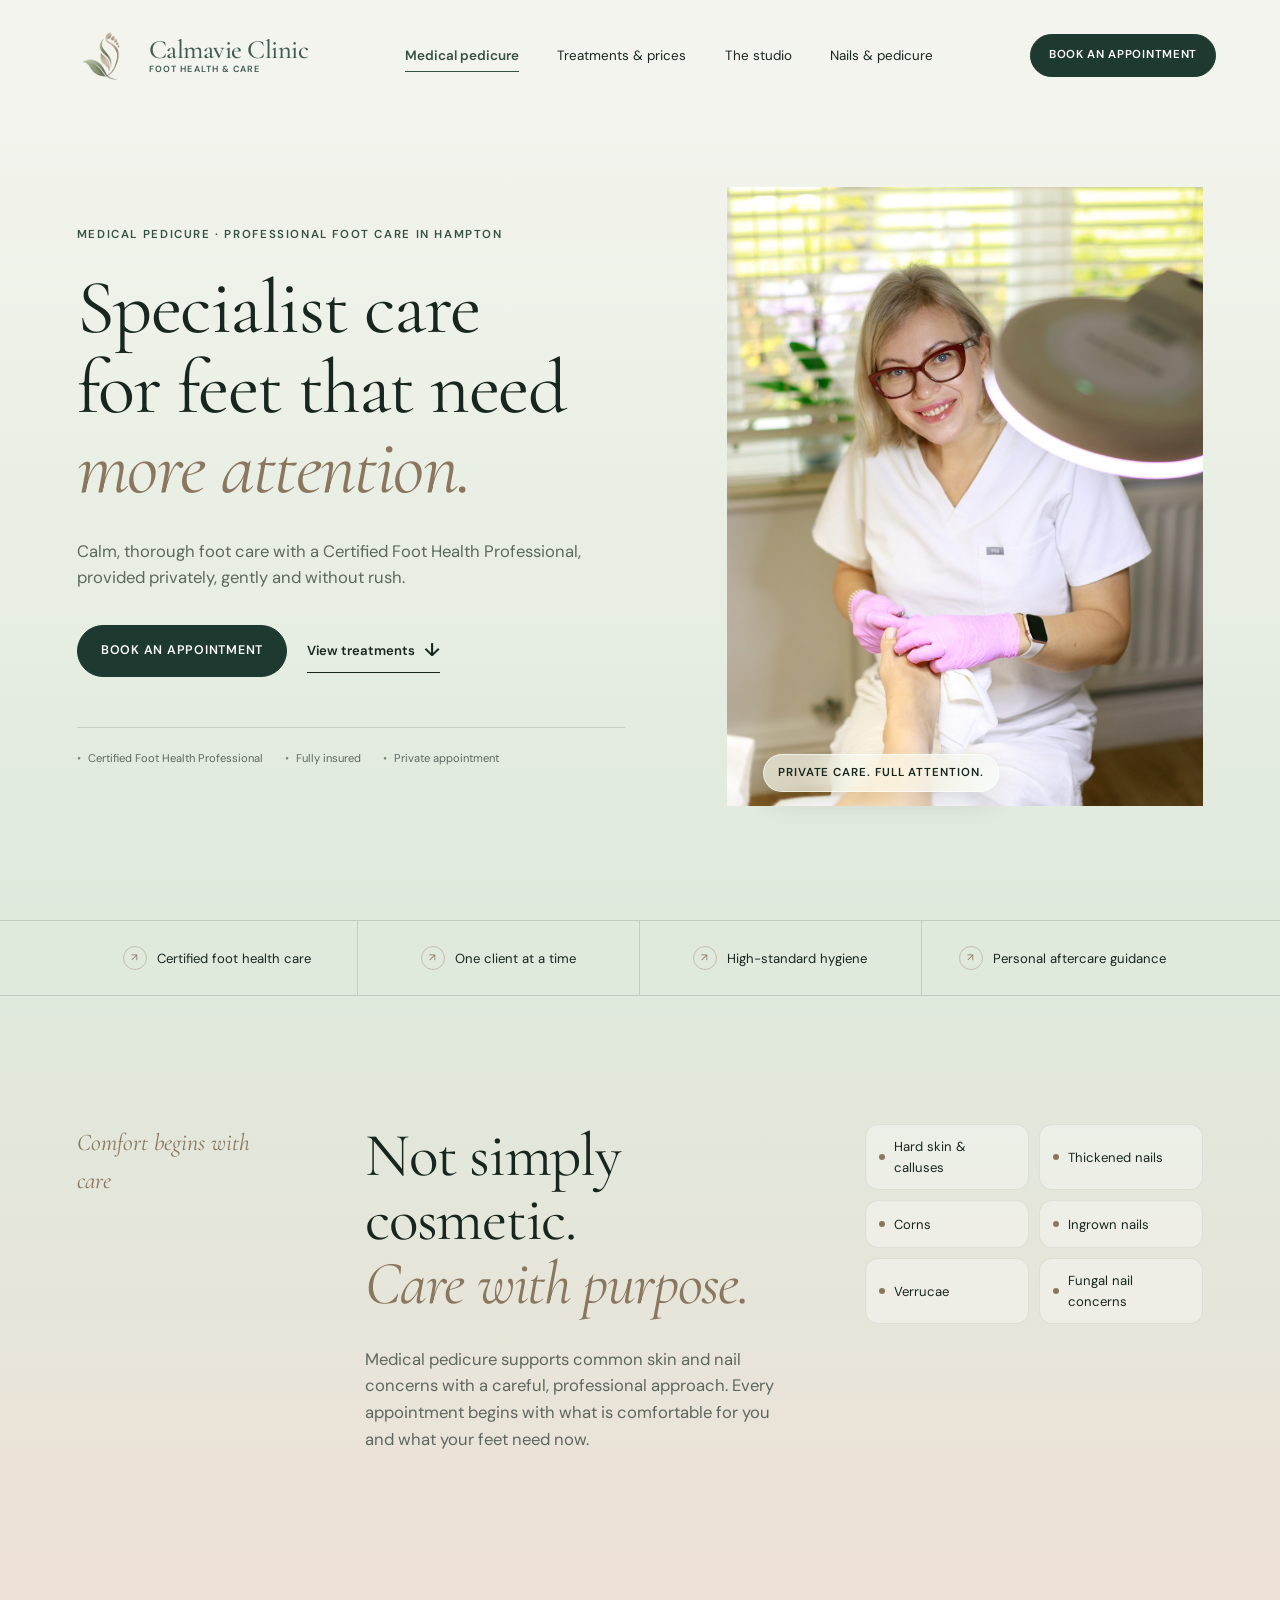
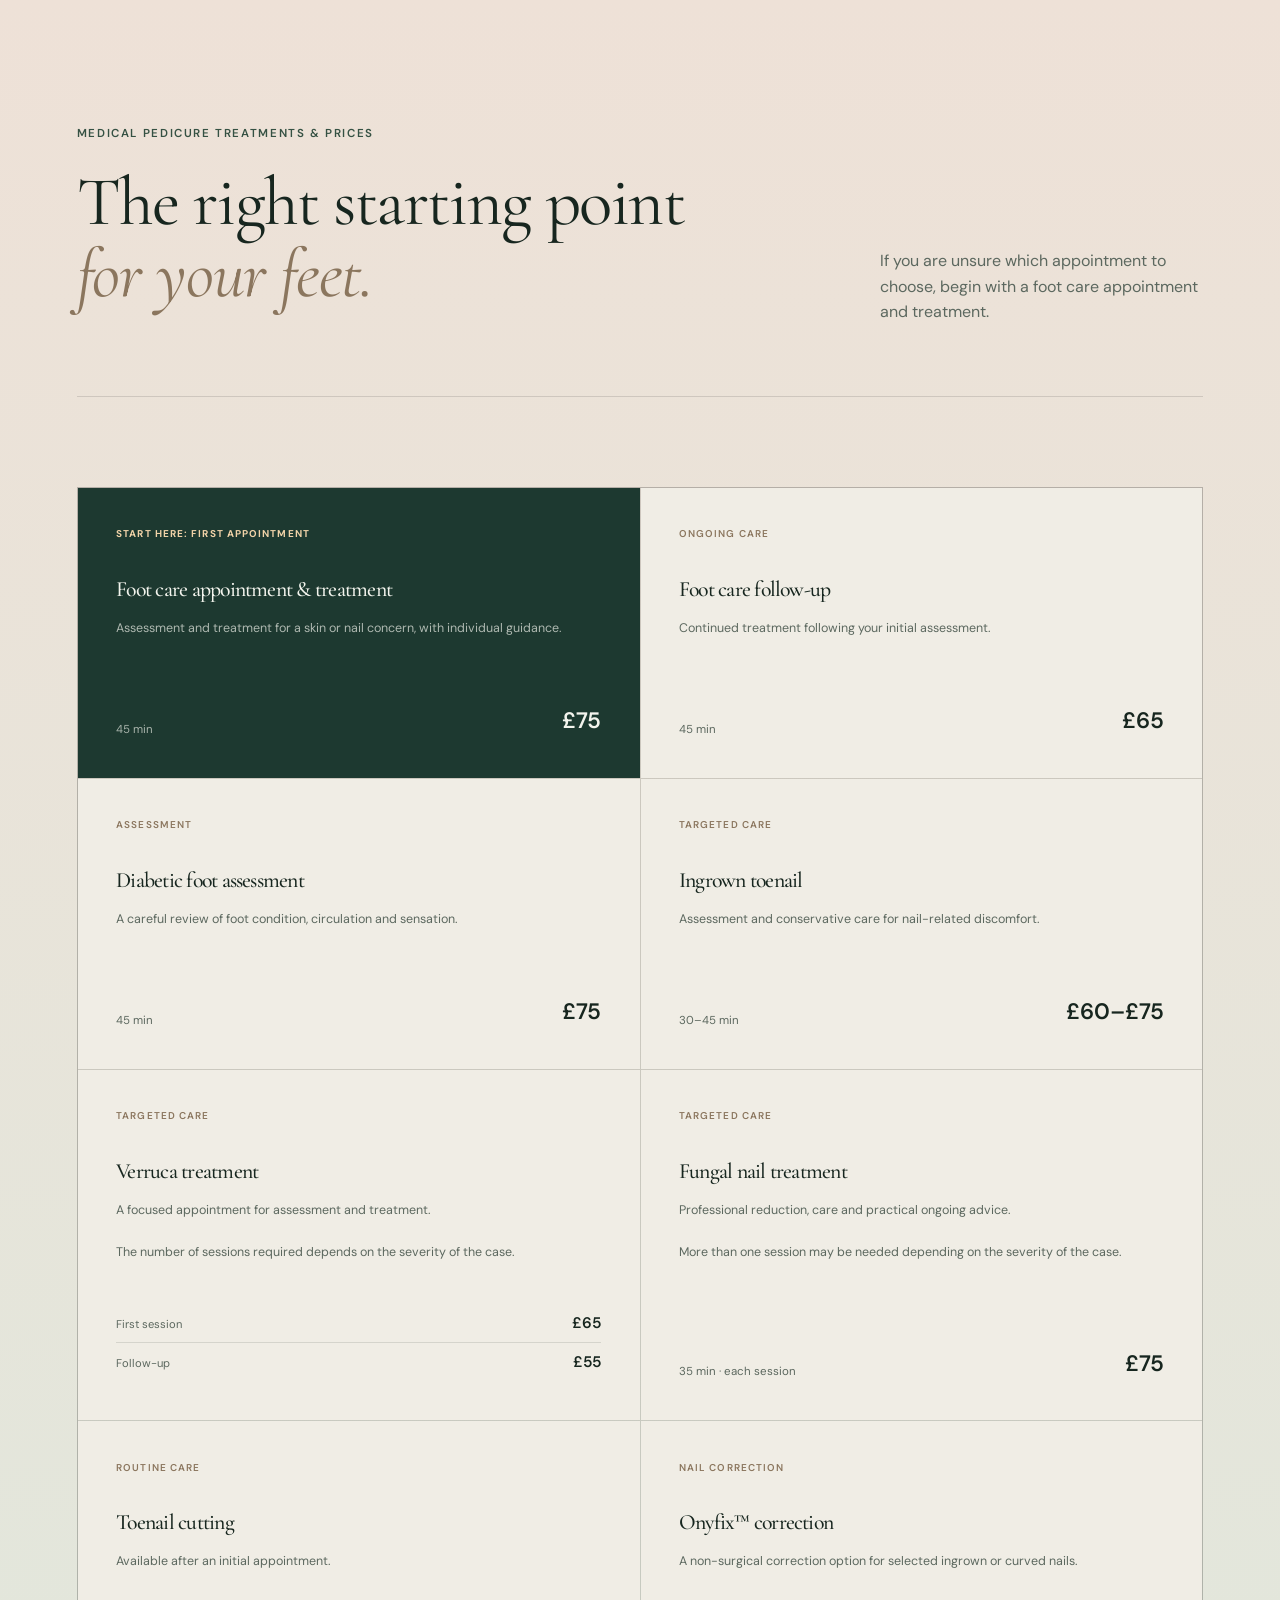
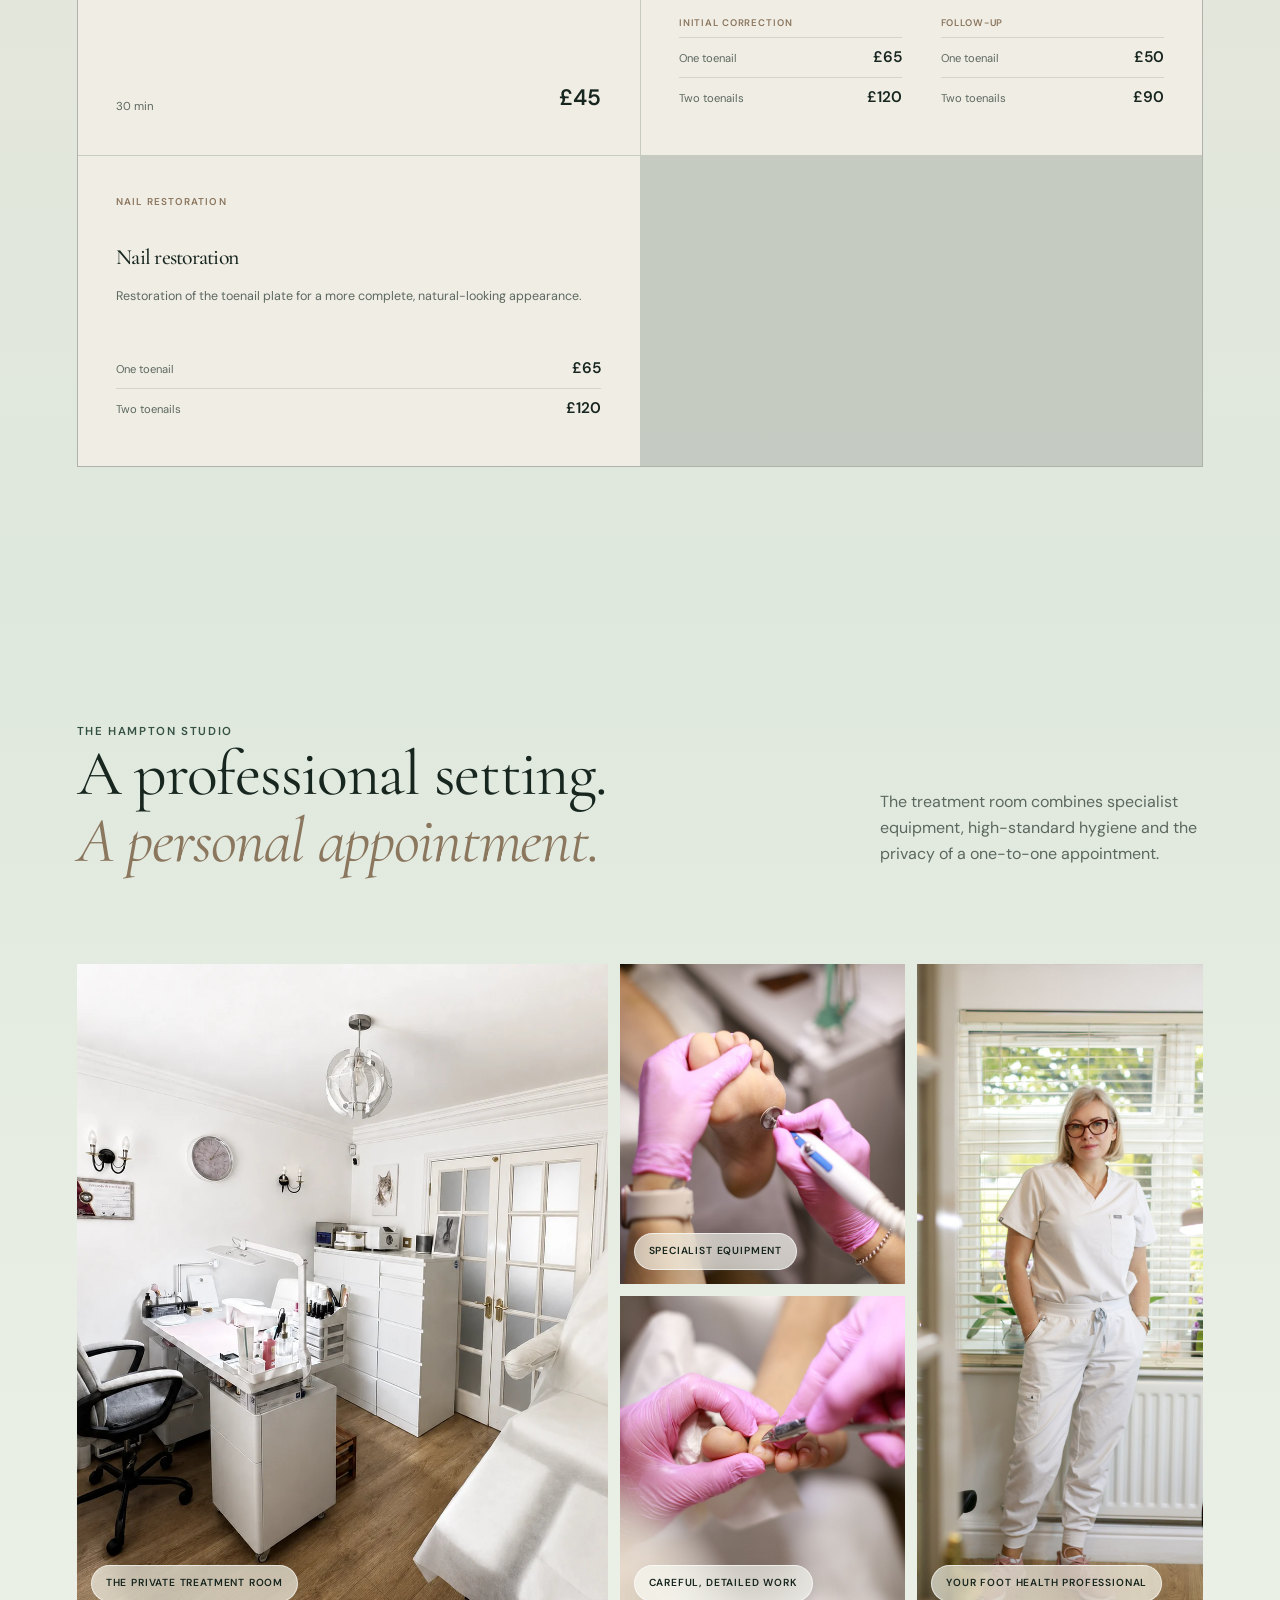
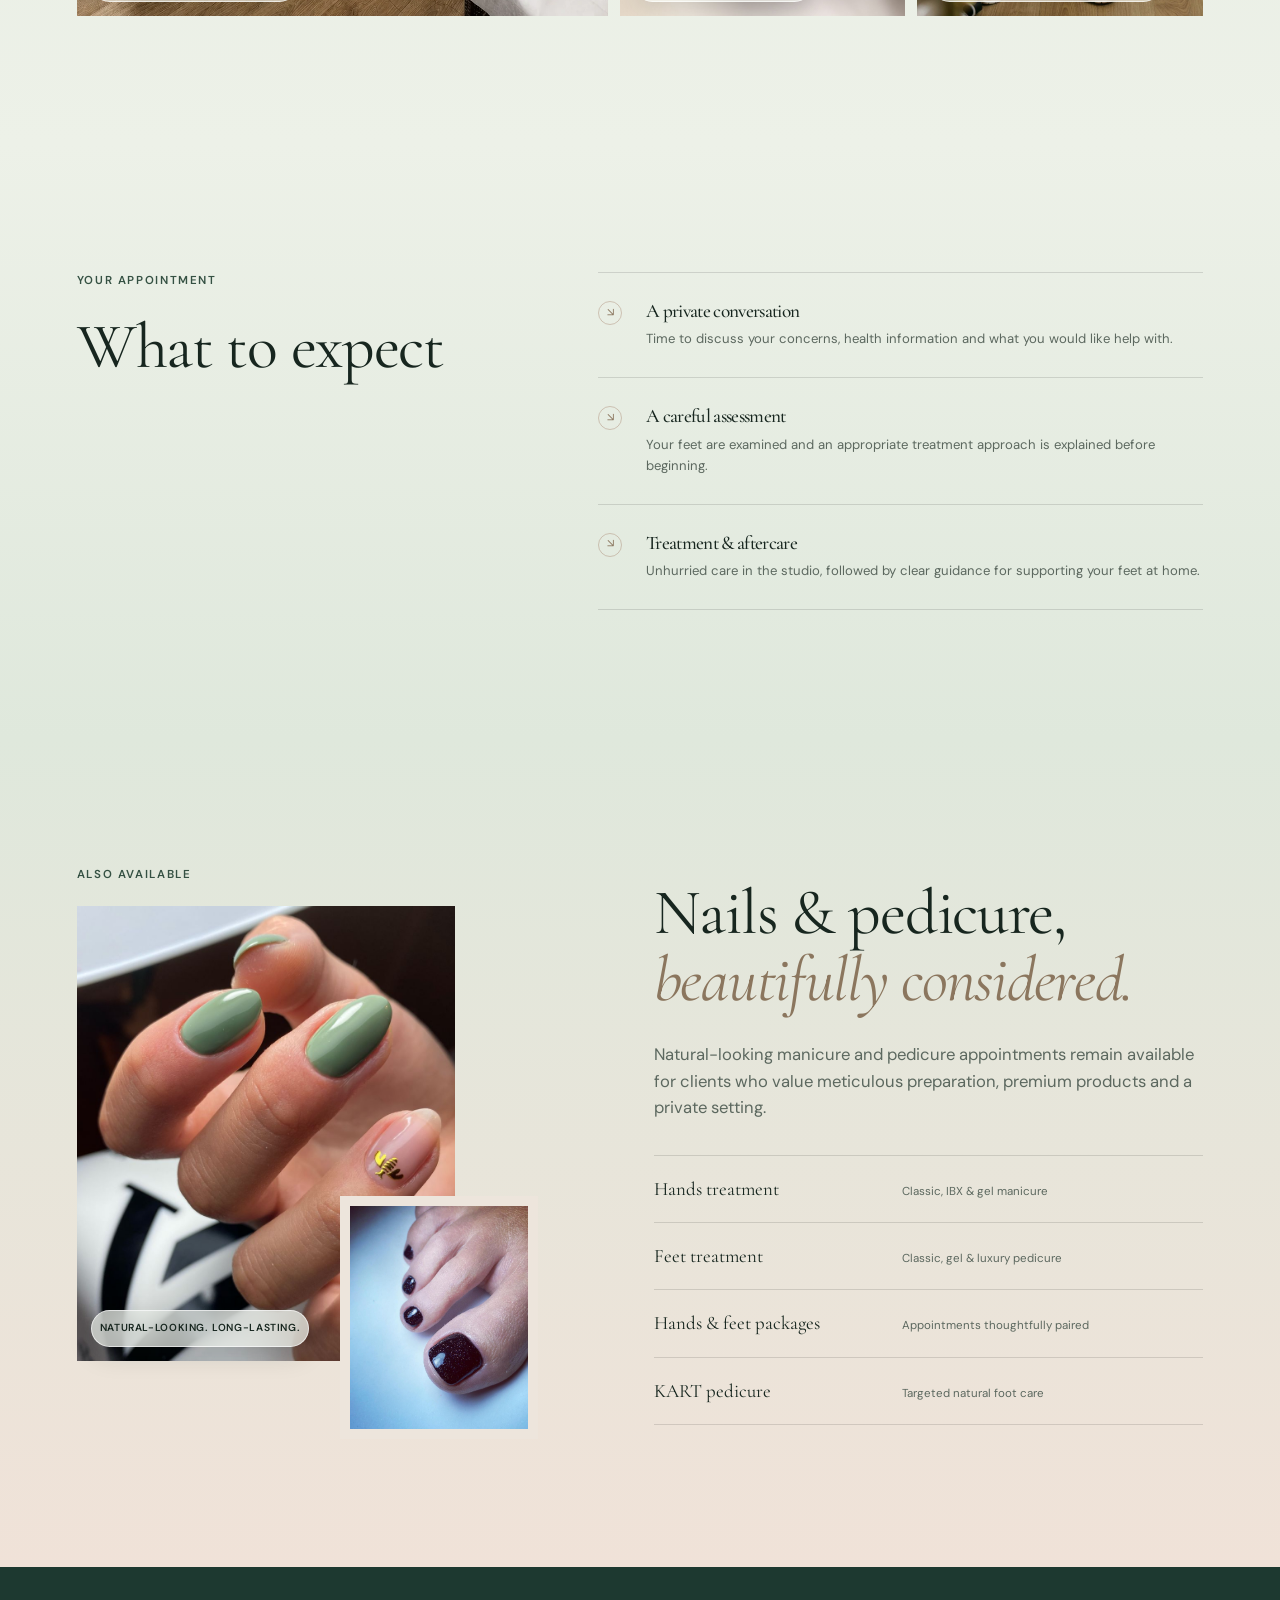
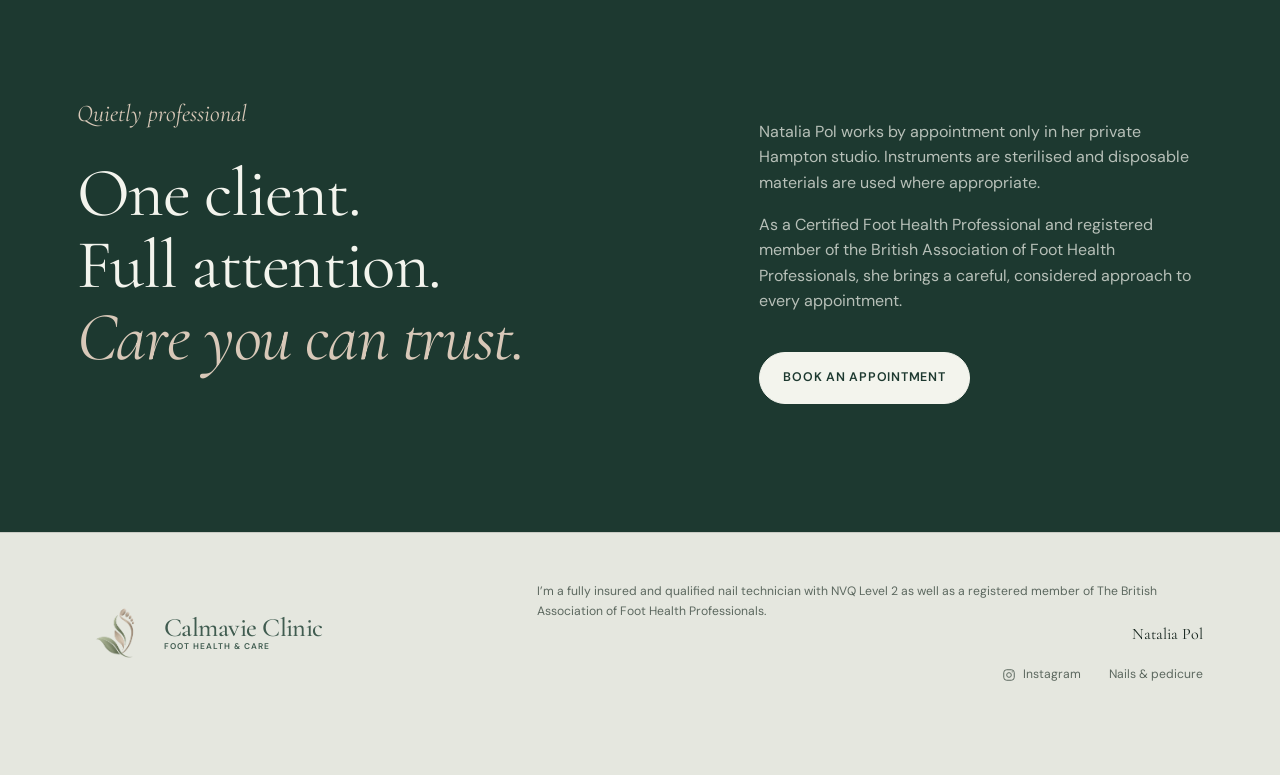
==== public/index.html @ 8f976baf "Launch Calmavie Clinic website" ====
<!doctype html>
<html lang="en">
  <head>
    <meta charset="UTF-8">
    <meta name="viewport" content="width=device-width, initial-scale=1">
    <meta name="description" content="Private medical pedicure and professional foot care in Hampton with a Certified Foot Health Professional. Calm, one-to-one treatment for nails, skin and common foot concerns.">
    <meta name="robots" content="index, follow, max-image-preview:large">
    <meta name="theme-color" content="#17382f">
    <link rel="canonical" href="https://calmavie-clinic.com/">
    <meta property="og:title" content="Medical Pedicure &amp; Foot Care in Hampton | Calmavie Clinic">
    <meta property="og:description" content="Private, professional foot care with a Certified Foot Health Professional in Hampton. Medical pedicure, nail care and targeted treatments in a calm one-to-one studio.">
    <meta property="og:type" content="website">
    <meta property="og:url" content="https://calmavie-clinic.com/">
    <meta property="og:image" content="https://calmavie-clinic.com/assets/natalia-foot-care.jpeg">
    <meta property="og:site_name" content="Calmavie Clinic">
    <meta name="twitter:card" content="summary_large_image">
    <meta name="twitter:title" content="Medical Pedicure &amp; Foot Care in Hampton | Calmavie Clinic">
    <meta name="twitter:description" content="Private medical pedicure and professional foot care in Hampton with a Certified Foot Health Professional.">
    <meta name="twitter:image" content="https://calmavie-clinic.com/assets/natalia-foot-care.jpeg">
    <title>Medical Pedicure &amp; Foot Care in Hampton | Calmavie Clinic</title>
    <link rel="icon" type="image/png" href="assets/calmavie-emblem.png">
    <link rel="apple-touch-icon" href="assets/calmavie-emblem.png">
    <link rel="preconnect" href="https://fonts.googleapis.com">
    <link rel="preconnect" href="https://fonts.gstatic.com" crossorigin>
    <link href="https://fonts.googleapis.com/css2?family=Cormorant+Garamond:ital,wght@0,400;1,400&family=DM+Sans:wght@400;500;600&display=swap" rel="stylesheet">
    <link rel="stylesheet" href="styles.css">
    <script src="tracking.js"></script>
    <script src="script.js" defer></script>
    <script type="application/ld+json">
      {
        "@context": "https://schema.org",
        "@graph": [
          {
            "@type": "WebSite",
            "@id": "https://calmavie-clinic.com/#website",
            "url": "https://calmavie-clinic.com/",
            "name": "Calmavie Clinic",
            "inLanguage": "en-GB"
          },
          {
            "@type": ["HealthAndBeautyBusiness", "LocalBusiness"],
            "@id": "https://calmavie-clinic.com/#business",
            "name": "Calmavie Clinic",
            "url": "https://calmavie-clinic.com/",
            "image": "https://calmavie-clinic.com/assets/hampton-studio-2026.webp",
            "logo": "https://calmavie-clinic.com/assets/calmavie-emblem.png",
            "description": "Private medical pedicure and professional foot care in Hampton with a Certified Foot Health Professional.",
            "priceRange": "££",
            "sameAs": ["https://www.instagram.com/surreynailartisan/"],
            "address": {
              "@type": "PostalAddress",
              "streetAddress": "Gander Green Crescent",
              "addressLocality": "Hampton",
              "postalCode": "TW12 2FA",
              "addressCountry": "GB"
            },
            "areaServed": ["Hampton", "Richmond upon Thames", "Surrey"],
            "hasOfferCatalog": {
              "@type": "OfferCatalog",
              "name": "Foot health and nail care treatments",
              "itemListElement": [
                {"@type": "OfferCatalog", "name": "Medical pedicure and foot care", "url": "https://calmavie-clinic.com/#treatments"},
                {"@type": "OfferCatalog", "name": "Hands treatment", "url": "https://calmavie-clinic.com/hands-treatment"},
                {"@type": "OfferCatalog", "name": "Feet treatment", "url": "https://calmavie-clinic.com/feet-treatment"},
                {"@type": "OfferCatalog", "name": "Hands and feet packages", "url": "https://calmavie-clinic.com/hands-feet-packages"},
                {"@type": "OfferCatalog", "name": "KART pedicure", "url": "https://calmavie-clinic.com/kart-pedicure"}
              ]
            }
          }
        ]
      }
    </script>
  </head>
  <body class="medical-page medical-home-preview">
    <a class="skip-link" href="#main">Skip to content</a>

    <header class="site-header medical-header" data-header>
      <a class="brand calmavie-brand" href="index.html" aria-label="Calmavie Clinic home">
        <img class="calmavie-mark" src="assets/calmavie-emblem.png" alt="">
        <span class="calmavie-wordmark"><strong>Calmavie Clinic</strong><small>Foot health &amp; care</small></span>
      </a>
      <nav class="desktop-nav" aria-label="Main navigation">
        <a class="nav-highlight" href="#medical-care">Medical pedicure</a>
        <a href="#treatments">Treatments &amp; prices</a>
        <a href="#studio">The studio</a>
        <a href="#nail-care">Nails &amp; pedicure</a>
      </nav>
      <div class="header-actions">
        <a class="button button-small button-medical" href="https://book.gettimely.com/richmondbeautytherapist/book/embed?location=288017&amp;staff=665857&amp;client-login=true">Book an appointment</a>
        <button class="menu-toggle" type="button" aria-expanded="false" aria-controls="mobile-menu" aria-label="Open menu">
          <span></span><span></span>
        </button>
      </div>
      <nav class="mobile-menu" id="mobile-menu" aria-label="Mobile navigation" hidden>
        <a href="#medical-care">Medical pedicure</a>
        <a href="#treatments">Treatments &amp; prices</a>
        <a href="#studio">The Hampton studio</a>
        <a href="#nail-care">Nails &amp; pedicure</a>
        <a href="https://book.gettimely.com/richmondbeautytherapist/book/embed?location=288017&amp;staff=665857&amp;client-login=true">Book an appointment</a>
      </nav>
    </header>

    <main id="main">
      <section class="medical-hero" id="medical-care">
        <div class="medical-hero-copy">
          <p class="eyebrow">Medical pedicure · Professional foot care in Hampton</p>
          <h1>Specialist care<br>for feet that need<br><em>more attention.</em></h1>
          <p class="hero-intro">Calm, thorough foot care with a Certified Foot Health Professional, provided privately, gently and without rush.</p>
          <div class="button-row">
            <a class="button button-medical" href="https://book.gettimely.com/richmondbeautytherapist/book/embed?location=288017&amp;staff=665857&amp;client-login=true">Book an appointment</a>
            <a class="text-link" href="#treatments">View treatments <span aria-hidden="true">↓</span></a>
          </div>
          <div class="credential-line">
            <span>Certified Foot Health Professional</span>
            <span>Fully insured</span>
            <span>Private appointment</span>
          </div>
        </div>
        <figure class="medical-hero-media real-medical-hero">
          <img src="assets/natalia-foot-care.jpeg" alt="One-to-one professional foot care in the private Hampton studio">
          <figcaption>Private care. Full attention.</figcaption>
        </figure>
      </section>

      <section class="trust-strip medical-priority-strip" aria-label="Professional foot-care assurances">
        <p><span class="trust-icon" aria-hidden="true"></span> Certified foot health care</p>
        <p><span class="trust-icon" aria-hidden="true"></span> One client at a time</p>
        <p><span class="trust-icon" aria-hidden="true"></span> High-standard hygiene</p>
        <p><span class="trust-icon" aria-hidden="true"></span> Personal aftercare guidance</p>
      </section>

      <section class="medical-intro section-pad">
        <p class="script-label">Comfort begins with care</p>
        <div>
          <h2>Not simply cosmetic.<br><em>Care with purpose.</em></h2>
          <p class="lead">Medical pedicure supports common skin and nail concerns with a careful, professional approach. Every appointment begins with what is comfortable for you and what your feet need now.</p>
        </div>
        <ul class="medical-concerns">
          <li>Hard skin &amp; calluses</li>
          <li>Thickened nails</li>
          <li>Corns</li>
          <li>Ingrown nails</li>
          <li>Verrucae</li>
          <li>Fungal nail concerns</li>
        </ul>
      </section>

      <section class="treatments section-pad" id="treatments" aria-labelledby="treatments-title">
        <div class="section-heading medical-section-heading">
          <div>
            <p class="eyebrow">Medical pedicure treatments &amp; prices</p>
            <h2 id="treatments-title">The right starting point<br><em>for your feet.</em></h2>
          </div>
          <p>If you are unsure which appointment to choose, begin with a foot care appointment and treatment.</p>
        </div>

        <div class="treatment-grid">
          <article class="treatment-card featured-treatment">
            <p class="card-label">Start here: first appointment</p>
            <h3>Foot care appointment &amp; treatment</h3>
            <p>Assessment and treatment for a skin or nail concern, with individual guidance.</p>
            <div><span>45 min</span><strong>£75</strong></div>
          </article>
          <article class="treatment-card">
            <p class="card-label">Ongoing care</p>
            <h3>Foot care follow-up</h3>
            <p>Continued treatment following your initial assessment.</p>
            <div><span>45 min</span><strong>£65</strong></div>
          </article>
          <article class="treatment-card">
            <p class="card-label">Assessment</p>
            <h3>Diabetic foot assessment</h3>
            <p>A careful review of foot condition, circulation and sensation.</p>
            <div><span>45 min</span><strong>£75</strong></div>
          </article>
          <article class="treatment-card">
            <p class="card-label">Targeted care</p>
            <h3>Ingrown toenail</h3>
            <p>Assessment and conservative care for nail-related discomfort.</p>
            <div><span>30–45 min</span><strong>£60–£75</strong></div>
          </article>
          <article class="treatment-card">
            <p class="card-label">Targeted care</p>
            <h3>Verruca treatment</h3>
            <p>A focused appointment for assessment and treatment.</p>
            <p class="treatment-note">The number of sessions required depends on the severity of the case.</p>
            <div class="treatment-price-lines">
              <p><span>First session</span><strong>£65</strong></p>
              <p><span>Follow-up</span><strong>£55</strong></p>
            </div>
          </article>
          <article class="treatment-card">
            <p class="card-label">Targeted care</p>
            <h3>Fungal nail treatment</h3>
            <p>Professional reduction, care and practical ongoing advice.</p>
            <p class="treatment-note">More than one session may be needed depending on the severity of the case.</p>
            <div><span>35 min · each session</span><strong>£75</strong></div>
          </article>
          <article class="treatment-card">
            <p class="card-label">Routine care</p>
            <h3>Toenail cutting</h3>
            <p>Available after an initial appointment.</p>
            <div><span>30 min</span><strong>£45</strong></div>
          </article>
          <article class="treatment-card">
            <p class="card-label">Nail correction</p>
            <h3>Onyfix™ correction</h3>
            <p>A non-surgical correction option for selected ingrown or curved nails.</p>
            <div class="treatment-price-groups">
              <div class="treatment-price-group">
                <p class="price-group-label">Initial correction</p>
                <p><span>One toenail</span><strong>£65</strong></p>
                <p><span>Two toenails</span><strong>£120</strong></p>
              </div>
              <div class="treatment-price-group">
                <p class="price-group-label">Follow-up</p>
                <p><span>One toenail</span><strong>£50</strong></p>
                <p><span>Two toenails</span><strong>£90</strong></p>
              </div>
            </div>
          </article>
          <article class="treatment-card">
            <p class="card-label">Nail restoration</p>
            <h3>Nail restoration</h3>
            <p>Restoration of the toenail plate for a more complete, natural-looking appearance.</p>
            <div class="treatment-price-lines">
              <p><span>One toenail</span><strong>£65</strong></p>
              <p><span>Two toenails</span><strong>£120</strong></p>
            </div>
          </article>
        </div>
      </section>

      <section class="medical-environment section-pad" id="studio" aria-labelledby="environment-title">
        <div class="environment-heading">
          <div>
            <p class="eyebrow">The Hampton studio</p>
            <h2 id="environment-title">A professional setting.<br><em>A personal appointment.</em></h2>
          </div>
          <p>The treatment room combines specialist equipment, high-standard hygiene and the privacy of a one-to-one appointment.</p>
        </div>
        <div class="environment-grid">
          <figure class="environment-room">
            <img src="assets/hampton-studio-2026.webp" alt="The private Hampton treatment studio">
            <figcaption>The private treatment room</figcaption>
          </figure>
          <figure>
            <img src="assets/medical-treatment-drill.jpeg" alt="Professional hard-skin treatment during a medical pedicure">
            <figcaption>Specialist equipment</figcaption>
          </figure>
          <figure>
            <img src="assets/medical-treatment-nails.jpeg" alt="Careful detailed toenail treatment">
            <figcaption>Careful, detailed work</figcaption>
          </figure>
          <figure>
            <img src="assets/natalia-studio.jpeg" alt="Natalia Pol in the Hampton treatment studio">
            <figcaption>Your foot health professional</figcaption>
          </figure>
        </div>
      </section>

      <section class="expect section-pad" id="expect" aria-labelledby="expect-title">
        <div class="expect-heading">
          <p class="eyebrow">Your appointment</p>
          <h2 id="expect-title">What to expect</h2>
        </div>
        <ol class="expect-steps">
          <li><span class="step-icon" aria-hidden="true"></span><div><h3>A private conversation</h3><p>Time to discuss your concerns, health information and what you would like help with.</p></div></li>
          <li><span class="step-icon" aria-hidden="true"></span><div><h3>A careful assessment</h3><p>Your feet are examined and an appropriate treatment approach is explained before beginning.</p></div></li>
          <li><span class="step-icon" aria-hidden="true"></span><div><h3>Treatment &amp; aftercare</h3><p>Unhurried care in the studio, followed by clear guidance for supporting your feet at home.</p></div></li>
        </ol>
      </section>

      <section class="regular-care-feature section-pad" id="nail-care" aria-labelledby="regular-care-title">
        <div class="regular-care-visual">
          <p class="eyebrow regular-care-eyebrow">Also available</p>
          <div class="regular-care-images">
            <figure class="regular-care-main">
              <img src="assets/real-sage-manicure.jpg" alt="Sage green gel manicure with delicate gold detail">
              <figcaption>Natural-looking. Long-lasting.</figcaption>
            </figure>
            <figure class="regular-care-detail">
              <img src="assets/real-burgundy-pedicure.jpg" alt="Burgundy gel pedicure">
            </figure>
          </div>
        </div>
        <div class="regular-care-copy">
          <h2 id="regular-care-title">Nails &amp; pedicure,<br><em>beautifully considered.</em></h2>
          <p class="lead">Natural-looking manicure and pedicure appointments remain available for clients who value meticulous preparation, premium products and a private setting.</p>
          <div class="regular-care-links" aria-label="Nail and pedicure treatment categories">
            <a href="hands-treatment.html"><span>Hands treatment</span><small>Classic, IBX &amp; gel manicure</small></a>
            <a href="feet-treatment.html"><span>Feet treatment</span><small>Classic, gel &amp; luxury pedicure</small></a>
            <a href="hands-feet-packages.html"><span>Hands &amp; feet packages</span><small>Appointments thoughtfully paired</small></a>
            <a href="kart-pedicure.html"><span>KART pedicure</span><small>Targeted natural foot care</small></a>
          </div>
        </div>
      </section>

      <section class="medical-trust section-pad">
        <div>
          <p class="script-label">Quietly professional</p>
          <h2>One client.<br>Full attention.<br><em>Care you can trust.</em></h2>
        </div>
        <div class="medical-trust-copy">
          <p>Natalia Pol works by appointment only in her private Hampton studio. Instruments are sterilised and disposable materials are used where appropriate.</p>
          <p>As a Certified Foot Health Professional and registered member of the British Association of Foot Health Professionals, she brings a careful, considered approach to every appointment.</p>
          <a class="button button-medical" href="https://book.gettimely.com/richmondbeautytherapist/book/embed?location=288017&amp;staff=665857&amp;client-login=true">Book an appointment</a>
        </div>
      </section>
    </main>

    <footer class="site-footer home-footer medical-footer">
      <a class="footer-brand calmavie-footer-brand" href="index.html" aria-label="Calmavie Clinic home">
        <img class="calmavie-mark" src="assets/calmavie-emblem.png" alt="">
        <span class="calmavie-wordmark"><strong>Calmavie Clinic</strong><small>Foot health &amp; care</small></span>
      </a>
      <div class="footer-credentials">
        <p>I&rsquo;m a fully insured and qualified nail technician with NVQ Level 2 as well as a registered member of The British Association of Foot Health Professionals.</p>
        <p class="footer-signature">Natalia Pol</p>
      </div>
      <div class="footer-links">
        <a class="instagram-link" href="https://www.instagram.com/surreynailartisan/">
          <svg class="instagram-icon" viewBox="0 0 24 24" aria-hidden="true" focusable="false">
            <rect x="3" y="3" width="18" height="18" rx="5"></rect>
            <circle cx="12" cy="12" r="4"></circle>
            <circle class="instagram-icon-dot" cx="17.5" cy="6.5" r="1"></circle>
          </svg>
          <span>Instagram</span>
        </a>
        <a href="#nail-care">Nails &amp; pedicure</a>
      </div>
    </footer>

    <div class="mobile-book medical-mobile-book" aria-label="Quick booking">
      <span>Professional foot care in Hampton</span>
      <a href="https://book.gettimely.com/richmondbeautytherapist/book/embed?location=288017&amp;staff=665857&amp;client-login=true">Book now</a>
    </div>
  </body>
</html>
---- public/styles.css ----
:root {
  --paper: #f6fbf4;
  --paper-warm: #f5efe8;
  --ink: #1d211e;
  --muted: #60685f;
  --sage: #768a70;
  --sage-dark: #35513f;
  --sage-deep: #223d31;
  --taupe: #9c8674;
  --taupe-light: #d8c8b8;
  --line: rgba(29, 33, 30, 0.14);
  --white: #fff;
  --radius: 2px;
  --serif: "Cormorant Garamond", Georgia, serif;
  --sans: "DM Sans", "Helvetica Neue", Arial, sans-serif;
}

* {
  box-sizing: border-box;
}

html {
  scroll-behavior: smooth;
}

body {
  margin: 0;
  background: var(--paper);
  color: var(--ink);
  font-family: var(--sans);
  font-size: 16px;
  line-height: 1.6;
  -webkit-font-smoothing: antialiased;
}

body.menu-open {
  overflow: hidden;
}

img {
  display: block;
  width: 100%;
}

a {
  color: inherit;
  text-decoration: none;
}

button,
a {
  -webkit-tap-highlight-color: transparent;
}

h1,
h2,
h3,
p,
figure {
  margin-top: 0;
}

h1,
h2,
h3 {
  font-family: var(--serif);
  font-weight: 400;
  letter-spacing: -0.035em;
  line-height: 1.06;
}

h1 em,
h2 em {
  color: var(--taupe);
  font-style: italic;
}

.skip-link {
  position: fixed;
  z-index: 1000;
  top: 8px;
  left: 8px;
  padding: 10px 14px;
  background: var(--ink);
  color: var(--white);
  transform: translateY(-150%);
}

.skip-link:focus {
  transform: translateY(0);
}

.site-header {
  position: sticky;
  z-index: 100;
  top: 0;
  display: grid;
  grid-template-columns: 160px 1fr auto;
  align-items: center;
  min-height: 92px;
  padding: 10px clamp(24px, 5vw, 76px);
  border-bottom: 1px solid transparent;
  background: rgba(246, 251, 244, 0.92);
  backdrop-filter: blur(18px);
  transition: min-height 180ms ease, border-color 180ms ease;
}

.site-header.is-scrolled {
  min-height: 74px;
  border-color: var(--line);
}

.brand {
  display: inline-flex;
  width: 110px;
  align-items: center;
}

.brand img {
  max-height: 78px;
  object-fit: contain;
}

.desktop-nav {
  display: flex;
  justify-content: center;
  gap: clamp(22px, 3vw, 46px);
  font-size: 0.84rem;
}

.desktop-nav a {
  position: relative;
  padding: 8px 0;
}

.desktop-nav a::after {
  position: absolute;
  right: 0;
  bottom: 2px;
  left: 0;
  height: 1px;
  background: currentColor;
  content: "";
  transform: scaleX(0);
  transform-origin: right;
  transition: transform 180ms ease;
}

.desktop-nav a:hover::after,
.desktop-nav a:focus-visible::after,
.desktop-nav .nav-highlight::after {
  transform: scaleX(1);
  transform-origin: left;
}

.nav-highlight {
  color: var(--sage-dark);
  font-weight: 600;
}

.header-actions {
  display: flex;
  align-items: center;
  gap: 12px;
}

.button {
  display: inline-flex;
  min-height: 52px;
  align-items: center;
  justify-content: center;
  padding: 13px 23px;
  border: 1px solid var(--sage-dark);
  border-radius: 999px;
  background: var(--sage-dark);
  color: var(--white);
  font-size: 0.78rem;
  font-weight: 600;
  letter-spacing: 0.06em;
  line-height: 1.1;
  text-transform: uppercase;
  transition: background 160ms ease, color 160ms ease, transform 160ms ease;
}

.button:hover,
.button:focus-visible {
  background: transparent;
  color: var(--sage-dark);
  transform: translateY(-2px);
}

.button-small {
  min-height: 43px;
  padding: 11px 18px;
  font-size: 0.72rem;
}

.button-dark {
  border-color: var(--sage-deep);
  background: var(--sage-deep);
}

.button-dark:hover,
.button-dark:focus-visible {
  color: var(--sage-deep);
}

.button-light {
  border-color: var(--paper);
  background: var(--paper);
  color: var(--sage-deep);
}

.button-light:hover,
.button-light:focus-visible {
  background: transparent;
  color: var(--paper);
}

.text-link {
  display: inline-flex;
  min-height: 44px;
  align-items: center;
  gap: 9px;
  border-bottom: 1px solid currentColor;
  font-size: 0.82rem;
  font-weight: 600;
}

.text-link span {
  font-size: 1.15rem;
}

.menu-toggle {
  display: none;
  width: 44px;
  height: 44px;
  padding: 12px 8px;
  border: 0;
  background: transparent;
}

.menu-toggle span {
  display: block;
  width: 25px;
  height: 1px;
  margin: 6px auto;
  background: var(--ink);
  transition: transform 180ms ease;
}

.menu-toggle[aria-expanded="true"] span:first-child {
  transform: translateY(3.5px) rotate(45deg);
}

.menu-toggle[aria-expanded="true"] span:last-child {
  transform: translateY(-3.5px) rotate(-45deg);
}

.mobile-menu {
  position: absolute;
  top: 100%;
  right: 0;
  left: 0;
  padding: 28px 24px 40px;
  border-top: 1px solid var(--line);
  background: var(--paper);
}

.mobile-menu a {
  display: block;
  padding: 14px 0;
  border-bottom: 1px solid var(--line);
  font-size: 1.25rem;
  font-weight: 500;
}

.hero {
  min-height: calc(100svh - 92px);
  padding: clamp(32px, 5vw, 78px) clamp(24px, 6vw, 96px) clamp(62px, 8vw, 110px);
}

.home-hero {
  display: grid;
  grid-template-columns: minmax(0, 0.9fr) minmax(420px, 0.8fr);
  align-items: center;
  gap: clamp(36px, 7vw, 120px);
}

.hero-copy {
  max-width: 760px;
}

.eyebrow {
  margin-bottom: 24px;
  color: var(--sage-dark);
  font-size: 0.72rem;
  font-weight: 600;
  letter-spacing: 0.14em;
  text-transform: uppercase;
}

.hero h1 {
  max-width: 820px;
  margin-bottom: 30px;
  font-size: clamp(3.6rem, 6.2vw, 7.5rem);
}

.hero-intro,
.lead {
  max-width: 620px;
  color: var(--muted);
  font-size: clamp(1rem, 1.3vw, 1.18rem);
}

.button-row {
  display: flex;
  flex-wrap: wrap;
  align-items: center;
  gap: 20px;
  margin-top: 34px;
}

.hero-media {
  position: relative;
  max-width: 620px;
  margin: 0;
  justify-self: end;
}

.hero-media img {
  aspect-ratio: 4 / 5.15;
  object-fit: cover;
  object-position: center;
}

.hero-media::before {
  position: absolute;
  z-index: -1;
  top: -22px;
  right: 22px;
  width: 58%;
  height: 42%;
  border-radius: 50% 50% 0 0;
  background: var(--taupe-light);
  content: "";
  opacity: 0.5;
}

.hero-media figcaption,
.medical-hero-media figcaption {
  position: absolute;
  right: -16px;
  bottom: 22px;
  padding: 12px 16px;
  background: rgba(246, 251, 244, 0.92);
  font-size: 0.72rem;
  font-weight: 600;
  letter-spacing: 0.08em;
  text-transform: uppercase;
}

.real-work-hero img {
  object-position: 50% 36%;
}

.trust-strip {
  display: grid;
  grid-template-columns: repeat(3, 1fr);
  gap: 0;
  padding: 0 clamp(24px, 6vw, 96px);
  border-top: 1px solid var(--line);
  border-bottom: 1px solid var(--line);
}

.trust-strip-wide {
  grid-template-columns: repeat(5, 1fr);
}

.trust-strip p {
  margin: 0;
  padding: 25px clamp(10px, 2vw, 30px);
  border-right: 1px solid var(--line);
  font-size: 0.82rem;
  text-align: center;
}

.trust-strip p:last-child {
  border-right: 0;
}

.trust-strip span,
.service-number,
.studio-values article > span {
  margin-right: 10px;
  color: var(--taupe);
  font-size: 0.66rem;
  letter-spacing: 0.08em;
}

.work-showcase {
  background: var(--paper-warm);
}

.showcase-heading {
  display: grid;
  grid-template-columns: minmax(0, 1fr) minmax(260px, 0.42fr);
  gap: 24px 70px;
  align-items: end;
  margin-bottom: clamp(46px, 7vw, 92px);
}

.showcase-heading .eyebrow {
  grid-column: 1 / -1;
  margin-bottom: 0;
}

.showcase-heading h2,
.environment-heading h2 {
  margin-bottom: 0;
  font-size: clamp(3.1rem, 5vw, 6rem);
}

.showcase-heading > p:last-child,
.environment-heading > p:last-child {
  margin-bottom: 8px;
  color: var(--muted);
}

.work-grid {
  display: grid;
  grid-template-columns: 1.15fr 0.85fr 0.85fr;
  grid-template-rows: repeat(2, minmax(240px, 29vw));
  gap: 14px;
}

.work-tile {
  position: relative;
  overflow: hidden;
  margin: 0;
}

.work-tile-tall {
  grid-row: 1 / 3;
}

.work-tile-soft {
  grid-column: 2 / 4;
}

.work-tile img {
  height: 100%;
  object-fit: cover;
  transition: transform 500ms ease;
}

.work-tile:hover img {
  transform: scale(1.025);
}

.work-tile figcaption,
.service-atmosphere figcaption,
.studio-photo figcaption,
.environment-grid figcaption {
  position: absolute;
  right: 12px;
  bottom: 12px;
  padding: 8px 11px;
  background: rgba(246, 251, 244, 0.92);
  color: var(--ink);
  font-size: 0.64rem;
  font-weight: 600;
  letter-spacing: 0.08em;
  text-transform: uppercase;
}

.section-pad {
  padding: clamp(80px, 10vw, 160px) clamp(24px, 6vw, 96px);
}

.medical-feature {
  display: grid;
  grid-template-columns: minmax(320px, 0.85fr) minmax(0, 1fr);
  align-items: center;
  gap: clamp(46px, 9vw, 150px);
  background: #e5ece1;
}

.medical-feature-images {
  position: relative;
  max-width: 620px;
  padding-right: 16%;
  padding-bottom: 18%;
}

.medical-image-main {
  position: relative;
  margin: 0;
}

.medical-image-main img {
  aspect-ratio: 4 / 5;
  object-fit: cover;
}

.medical-image-detail {
  position: absolute;
  right: 0;
  bottom: 0;
  width: 42%;
  margin: 0;
  border: 10px solid #e5ece1;
}

.medical-image-detail img {
  aspect-ratio: 4 / 5;
  object-fit: cover;
}

.image-note {
  position: absolute;
  right: 5%;
  bottom: 8%;
  padding: 12px 16px;
  background: var(--paper);
  font-size: 0.7rem;
  font-weight: 600;
  letter-spacing: 0.05em;
  text-transform: uppercase;
}

.medical-copy h2,
.section-heading h2,
.studio-copy h2,
.booking-panel h2,
.medical-intro h2,
.medical-trust h2 {
  margin-bottom: 30px;
  font-size: clamp(3.2rem, 5.4vw, 6.5rem);
}

.concern-list {
  display: grid;
  grid-template-columns: repeat(2, minmax(0, 1fr));
  gap: 0 24px;
  margin: 38px 0 0;
  padding: 0;
  list-style: none;
}

.concern-list li {
  padding: 13px 0;
  border-bottom: 1px solid rgba(34, 61, 49, 0.19);
  color: var(--sage-deep);
  font-size: 0.84rem;
}

.services {
  background: var(--paper-warm);
}

.section-heading {
  display: grid;
  grid-template-columns: minmax(0, 1.4fr) minmax(260px, 0.6fr);
  align-items: end;
  gap: 50px;
  margin-bottom: clamp(52px, 7vw, 100px);
}

.section-heading > p {
  max-width: 430px;
  margin-bottom: 16px;
  color: var(--muted);
}

.service-layout {
  display: grid;
  grid-template-columns: minmax(290px, 0.7fr) minmax(0, 1fr);
  align-items: start;
  gap: clamp(44px, 8vw, 130px);
}

.service-layout-wide {
  grid-template-columns: minmax(0, 1fr) minmax(280px, 0.62fr);
}

.service-catalogue .service-row {
  grid-template-columns: minmax(0, 1fr) auto;
  min-height: 88px;
}

.service-catalogue .service-row strong {
  font-size: clamp(1.05rem, 1.3vw, 1.35rem);
}

.service-catalogue .service-row small {
  margin-top: 4px;
}

.service-row-secondary {
  color: #5f675f;
}

.service-row-medical {
  color: var(--sage-dark);
}

.service-arrow {
  color: var(--taupe);
  font-size: 1.05rem;
}

.service-photo {
  max-width: 520px;
  margin: 0;
}

.service-photo img {
  aspect-ratio: 4 / 4.6;
  object-fit: cover;
}

.service-list {
  border-top: 1px solid var(--line);
}

.service-row {
  display: grid;
  grid-template-columns: 34px minmax(0, 1fr) auto;
  align-items: center;
  gap: 10px;
  min-height: 112px;
  padding: 20px 4px;
  border-bottom: 1px solid var(--line);
  transition: padding 160ms ease, color 160ms ease;
}

.service-row:hover,
.service-row:focus-visible {
  padding-right: 14px;
  padding-left: 14px;
  color: var(--sage-dark);
}

.service-row strong {
  display: block;
  font-size: clamp(1.35rem, 1.7vw, 1.75rem);
  font-weight: 500;
  line-height: 1.25;
}

.service-row small {
  color: var(--muted);
  font-size: 0.76rem;
}

.service-price {
  color: var(--sage-dark);
  font-size: 0.8rem;
  font-weight: 600;
}

.service-atmosphere {
  position: relative;
  max-width: 520px;
  margin: 0;
  justify-self: end;
}

.service-atmosphere img {
  aspect-ratio: 4 / 5;
  height: 100%;
  object-fit: cover;
}

.service-collage {
  position: relative;
  min-height: 610px;
  padding-right: 17%;
  padding-bottom: 18%;
  align-self: center;
}

.service-collage figure {
  margin: 0;
}

.service-collage-main img {
  aspect-ratio: 4 / 5.15;
  height: 100%;
  object-fit: cover;
  object-position: 50% 66%;
}

.service-collage-main {
  position: relative;
}

.service-collage-detail {
  position: absolute;
  right: 0;
  bottom: 0;
  width: 48%;
  border: 10px solid var(--paper-warm);
}

.service-collage-detail img {
  aspect-ratio: 4 / 4.7;
  object-fit: cover;
  object-position: 40% 50%;
}

.service-collage-note {
  position: absolute;
  right: 4%;
  bottom: 11%;
  padding: 11px 14px;
  background: rgba(246, 251, 244, 0.94);
  color: var(--ink);
  font-size: 0.66rem;
  font-weight: 600;
  letter-spacing: 0.07em;
  text-transform: uppercase;
}

.secondary-services {
  margin: 44px 0 0;
  color: var(--muted);
  font-size: 0.82rem;
  text-align: right;
}

.secondary-services a {
  border-bottom: 1px solid currentColor;
}

.private-studio {
  display: grid;
  grid-template-columns: minmax(0, 0.9fr) minmax(0, 1.1fr);
  gap: clamp(54px, 10vw, 150px);
}

.studio-photo {
  position: relative;
  max-width: 680px;
  margin: 0;
}

.studio-photo img {
  aspect-ratio: 4 / 3.6;
  height: 100%;
  object-fit: cover;
}

.private-studio .studio-copy {
  align-self: center;
}

.script-label {
  margin-bottom: 25px;
  color: var(--taupe);
  font-family: var(--serif);
  font-size: 1.5rem;
  font-style: italic;
}

.studio-values {
  display: grid;
  grid-template-columns: repeat(3, 1fr);
  gap: 34px;
  align-self: end;
}

.studio-values article {
  display: grid;
  grid-template-columns: 30px minmax(0, 1fr);
  gap: 18px;
  padding-top: 18px;
  border-top: 1px solid var(--line);
}

.studio-values h3 {
  margin: 0 0 7px;
  font-size: 1.2rem;
  font-weight: 500;
}

.studio-values p {
  margin: 0;
  color: var(--muted);
  font-size: 0.8rem;
}

.booking-panel {
  background: var(--sage-deep);
  color: var(--paper);
  text-align: center;
}

.booking-panel .eyebrow,
.booking-panel h2 em {
  color: var(--taupe-light);
}

.booking-panel h2 {
  max-width: 1000px;
  margin-right: auto;
  margin-left: auto;
}

.booking-panel p:not(.eyebrow) {
  margin-bottom: 30px;
  color: rgba(246, 251, 244, 0.72);
}

.site-footer {
  display: grid;
  grid-template-columns: 1fr 1fr auto;
  gap: 40px;
  padding: 48px clamp(24px, 6vw, 96px) 90px;
  border-top: 1px solid var(--line);
  color: var(--muted);
  font-size: 0.76rem;
}

.footer-brand {
  display: inline-block;
  width: clamp(150px, 15vw, 220px);
  align-self: start;
  color: var(--ink);
}

.footer-brand img {
  display: block;
  width: 100%;
  height: auto;
}

.site-footer p {
  margin-bottom: 4px;
}

.home-footer {
  grid-template-columns: minmax(160px, 0.7fr) minmax(320px, 1.6fr) auto;
  align-items: start;
}

.home-footer .footer-credentials {
  max-width: 760px;
  justify-self: end;
  line-height: 1.65;
  text-align: right;
}

.home-footer .footer-credentials p {
  margin: 0;
}

.home-footer .footer-signature {
  margin-top: 10px;
  color: var(--ink);
  font-family: var(--serif);
  font-size: 1rem;
}

.footer-links {
  display: flex;
  flex-direction: column;
  gap: 7px;
}

.instagram-link {
  display: inline-flex;
  align-items: center;
  gap: 7px;
}

.instagram-icon {
  width: 14px;
  height: 14px;
  flex: 0 0 14px;
  fill: none;
  stroke: currentColor;
  stroke-width: 1.7;
}

.instagram-icon-dot {
  fill: currentColor;
  stroke: none;
}

.footer-links a:hover,
.footer-links a:focus-visible {
  color: var(--ink);
}

.mobile-book {
  display: none;
}

/* Medical pedicure page */
.medical-page {
  --paper: #f3f4ed;
  --ink: #17261f;
  --muted: #5c685f;
  --sage-dark: #355143;
  --sage-deep: #1d3930;
  --taupe: #8b765e;
  background: var(--paper);
}

.medical-header {
  background: rgba(243, 244, 237, 0.93);
}

.button-medical {
  border-color: var(--sage-deep);
  background: var(--sage-deep);
}

.button-medical:hover,
.button-medical:focus-visible {
  color: var(--sage-deep);
}

.medical-hero {
  display: grid;
  grid-template-columns: minmax(0, 0.92fr) minmax(420px, 0.8fr);
  align-items: center;
  gap: clamp(48px, 8vw, 130px);
  min-height: calc(100svh - 92px);
  padding: clamp(36px, 5vw, 80px) clamp(24px, 6vw, 96px) clamp(72px, 8vw, 120px);
}

.medical-hero-copy {
  max-width: 780px;
}

.back-link {
  display: inline-block;
  margin-bottom: 60px;
  color: var(--muted);
  font-size: 0.72rem;
}

.medical-hero h1 {
  margin-bottom: 30px;
  font-size: clamp(3.7rem, 6vw, 7.2rem);
}

.medical-hero h1 em {
  color: var(--taupe);
}

.medical-hero-media {
  position: relative;
  max-width: 620px;
  margin: 0;
  justify-self: end;
}

.medical-hero-media img {
  aspect-ratio: 4 / 5.2;
  object-fit: cover;
}

.real-medical-hero img {
  object-position: 50% 45%;
}

.credential-line {
  display: flex;
  flex-wrap: wrap;
  gap: 10px 22px;
  margin-top: 50px;
  padding-top: 22px;
  border-top: 1px solid var(--line);
  color: var(--muted);
  font-size: 0.7rem;
}

.credential-line span::before {
  margin-right: 7px;
  color: var(--sage);
  content: "•";
}

.medical-intro {
  display: grid;
  grid-template-columns: 0.5fr 1fr 0.8fr;
  align-items: start;
  gap: clamp(34px, 6vw, 90px);
  background: #dce4d9;
}

.medical-intro h2 {
  font-size: clamp(3rem, 4.8vw, 5.6rem);
}

.medical-environment {
  background: #e7ebe2;
}

.environment-heading {
  display: grid;
  grid-template-columns: minmax(0, 1fr) minmax(280px, 0.44fr);
  align-items: end;
  gap: 24px 70px;
  margin-bottom: clamp(46px, 7vw, 90px);
}

.environment-heading .eyebrow {
  grid-column: 1 / -1;
  margin-bottom: 0;
}

.environment-grid {
  display: grid;
  grid-template-columns: 1.3fr 0.7fr 0.7fr;
  grid-template-rows: repeat(2, minmax(250px, 25vw));
  gap: 12px;
}

.environment-grid figure {
  position: relative;
  overflow: hidden;
  margin: 0;
}

.environment-grid .environment-room {
  grid-row: 1 / 3;
}

.environment-grid figure:last-child {
  grid-row: 1 / 3;
  grid-column: 3;
}

.environment-grid figure:last-child img {
  object-position: 50% 22%;
}

.environment-grid img {
  height: 100%;
  object-fit: cover;
}

.environment-grid .environment-room img {
  object-position: 55% 50%;
}

.medical-concerns {
  margin: 0;
  padding: 0;
  border-top: 1px solid rgba(23, 38, 31, 0.18);
  list-style: none;
}

.medical-concerns li {
  padding: 14px 0;
  border-bottom: 1px solid rgba(23, 38, 31, 0.18);
  font-size: 0.82rem;
}

.treatments {
  background: #f0ede5;
}

.medical-section-heading {
  border-bottom: 1px solid var(--line);
  padding-bottom: 55px;
}

.treatment-grid {
  display: grid;
  grid-template-columns: repeat(2, 1fr);
  gap: 1px;
  background: var(--line);
  border: 1px solid var(--line);
}

.treatment-card {
  display: flex;
  min-height: 290px;
  flex-direction: column;
  padding: clamp(24px, 3vw, 40px);
  background: #f0ede5;
}

.featured-treatment {
  background: var(--sage-deep);
  color: var(--paper);
}

.card-label {
  margin-bottom: 34px;
  color: var(--taupe);
  font-size: 0.62rem;
  font-weight: 600;
  letter-spacing: 0.11em;
  text-transform: uppercase;
}

.treatment-card h3 {
  margin-bottom: 15px;
  font-size: clamp(1.35rem, 1.7vw, 1.7rem);
  font-weight: 500;
  line-height: 1.28;
}

.treatment-card > p:not(.card-label) {
  color: var(--muted);
  font-size: 0.78rem;
}

.featured-treatment > p:not(.card-label) {
  color: rgba(243, 244, 237, 0.68);
}

.treatment-card > div {
  display: flex;
  align-items: end;
  justify-content: space-between;
  margin-top: auto;
  padding-top: 30px;
}

.treatment-card > div span {
  color: var(--muted);
  font-size: 0.72rem;
}

.featured-treatment > div span {
  color: rgba(243, 244, 237, 0.65);
}

.treatment-card > div strong {
  font-size: 1.55rem;
  font-weight: 600;
}

.treatment-card > .treatment-note {
  margin-top: 10px;
  font-size: 0.68rem;
  line-height: 1.45;
}

.treatment-card > .treatment-price-lines {
  display: grid;
  width: 100%;
  grid-template-columns: minmax(0, 1fr);
  align-items: stretch;
  justify-content: stretch;
  gap: 0;
}

.treatment-price-lines p {
  display: flex;
  width: 100%;
  align-items: baseline;
  justify-content: space-between;
  gap: 16px;
  margin: 0;
  padding: 7px 0;
}

.treatment-price-lines p + p {
  border-top: 1px solid rgba(23, 38, 31, 0.12);
}

.treatment-price-lines p span {
  font-size: 0.7rem;
}

.treatment-price-lines p strong {
  white-space: nowrap;
  font-size: 1.05rem;
}

.treatment-card > .treatment-price-groups {
  display: grid;
  width: 100%;
  grid-template-columns: repeat(2, minmax(0, 1fr));
  align-items: start;
  justify-content: stretch;
  gap: clamp(20px, 3vw, 42px);
}

.treatment-price-group {
  min-width: 0;
}

.treatment-price-group p {
  display: flex;
  width: 100%;
  align-items: baseline;
  justify-content: space-between;
  gap: 12px;
  margin: 0;
  padding: 7px 0;
}

.treatment-price-group p + p {
  border-top: 1px solid rgba(23, 38, 31, 0.12);
}

.treatment-price-group .price-group-label {
  display: block;
  padding-top: 0;
  color: var(--taupe);
  font-size: 0.6rem;
  font-weight: 600;
  letter-spacing: 0.09em;
  text-transform: uppercase;
}

.treatment-price-group p span {
  color: var(--muted);
  font-size: 0.7rem;
}

.treatment-price-group p strong {
  white-space: nowrap;
  font-size: 1.05rem;
}

.treatment-card > a {
  margin-top: 18px;
  border-bottom: 1px solid currentColor;
  font-size: 0.72rem;
  width: fit-content;
}

.expect {
  display: grid;
  grid-template-columns: 0.65fr 1fr;
  gap: clamp(50px, 10vw, 160px);
}

.expect-heading h2 {
  font-size: clamp(3.5rem, 5vw, 6rem);
}

.expect-steps {
  margin: 0;
  padding: 0;
  list-style: none;
}

.expect-steps li {
  display: grid;
  grid-template-columns: 46px 1fr;
  gap: 20px;
  padding: 28px 0;
  border-top: 1px solid var(--line);
}

.expect-steps li:last-child {
  border-bottom: 1px solid var(--line);
}

.expect-steps > li > span {
  color: var(--taupe);
  font-size: 0.68rem;
}

.expect-steps h3 {
  margin: 0 0 7px;
  font-size: 1.2rem;
  font-weight: 500;
}

.expect-steps p {
  margin: 0;
  color: var(--muted);
  font-size: 0.82rem;
}

.medical-trust {
  display: grid;
  grid-template-columns: 1fr 0.8fr;
  gap: clamp(50px, 10vw, 160px);
  background: var(--sage-deep);
  color: var(--paper);
}

.medical-trust h2 em,
.medical-trust .script-label {
  color: var(--taupe-light);
}

.medical-trust-copy {
  align-self: end;
}

.medical-trust-copy p {
  color: rgba(243, 244, 237, 0.72);
}

.medical-trust-copy .button-medical {
  margin-top: 22px;
  border-color: var(--paper);
  background: var(--paper);
  color: var(--sage-deep);
}

.medical-trust-copy .button-medical:hover,
.medical-trust-copy .button-medical:focus-visible {
  background: transparent;
  color: var(--paper);
}

.medical-footer {
  background: #e5e7df;
}

@media (max-width: 1100px) {
  .home-hero,
  .medical-hero {
    grid-template-columns: minmax(0, 1fr) minmax(360px, 0.75fr);
    gap: 44px;
  }

  .studio-values {
    grid-template-columns: 1fr;
  }

  .treatment-grid {
    grid-template-columns: repeat(2, 1fr);
  }

  .medical-intro {
    grid-template-columns: 0.5fr 1fr;
  }

  .work-grid {
    grid-template-rows: repeat(2, minmax(240px, 36vw));
  }

  .environment-grid {
    grid-template-rows: repeat(2, minmax(240px, 34vw));
  }

  .medical-concerns {
    grid-column: 2;
  }
}

@media (max-width: 820px) {
  body {
    padding-bottom: 72px;
  }

  .site-header {
    grid-template-columns: 1fr auto;
    min-height: 72px;
    padding: 7px 18px;
  }

  .brand {
    width: 74px;
  }

  .brand img {
    max-height: 58px;
  }

  .desktop-nav {
    display: none;
  }

  .header-actions .button {
    display: none;
  }

  .menu-toggle {
    display: block;
  }

  .hero,
  .medical-hero {
    min-height: 0;
    padding: 36px 18px 84px;
  }

  .home-hero,
  .medical-hero {
    grid-template-columns: 1fr;
    gap: 48px;
  }

  .hero-copy,
  .medical-hero-copy {
    max-width: none;
  }

  .hero h1,
  .medical-hero h1 {
    font-size: clamp(2.55rem, 10vw, 3.4rem);
  }

  .hero-intro {
    max-width: 34rem;
    font-size: 1rem;
  }

  .hero-media,
  .medical-hero-media {
    width: calc(100% + 36px);
    max-width: none;
    margin-left: -18px;
  }

  .hero-media img,
  .medical-hero-media img {
    aspect-ratio: 4 / 4.8;
  }

  .hero-media figcaption,
  .medical-hero-media figcaption {
    right: 18px;
  }

  .trust-strip {
    grid-template-columns: 1fr;
    padding: 0 18px;
  }

  .trust-strip p {
    padding: 17px 2px;
    border-right: 0;
    border-bottom: 1px solid var(--line);
    text-align: left;
  }

  .trust-strip p:last-child {
    border-bottom: 0;
  }

  .section-pad {
    padding: 82px 18px;
  }

  .medical-feature,
  .section-heading,
  .showcase-heading,
  .environment-heading,
  .service-layout,
  .private-studio,
  .medical-intro,
  .expect,
  .medical-trust {
    grid-template-columns: 1fr;
  }

  .showcase-heading .eyebrow,
  .environment-heading .eyebrow {
    grid-column: auto;
  }

  .showcase-heading,
  .environment-heading {
    gap: 12px;
    margin-bottom: 46px;
  }

  .work-grid {
    grid-template-columns: repeat(2, 1fr);
    grid-template-rows: 78vw 54vw 54vw;
    gap: 8px;
  }

  .work-tile-tall {
    grid-column: 1 / 3;
    grid-row: 1;
  }

  .work-tile-soft {
    grid-column: 1 / 3;
    grid-row: 3;
  }

  .medical-feature {
    gap: 58px;
  }

  .medical-feature-images {
    width: calc(100% + 36px);
    max-width: none;
    margin-left: -18px;
    padding-right: 18%;
    padding-bottom: 22%;
  }

  .medical-image-main img {
    aspect-ratio: 4 / 4.9;
  }

  .medical-image-detail {
    border-width: 7px;
  }

  .image-note {
    right: 18px;
  }

  .medical-copy h2,
  .section-heading h2,
  .showcase-heading h2,
  .environment-heading h2,
  .studio-copy h2,
  .booking-panel h2,
  .medical-intro h2,
  .medical-trust h2 {
    font-size: clamp(2.3rem, 9vw, 3rem);
  }

  .concern-list {
    grid-template-columns: 1fr;
  }

  .section-heading {
    gap: 10px;
    margin-bottom: 54px;
  }

  .service-layout {
    gap: 52px;
  }

  .service-atmosphere,
  .studio-photo {
    width: calc(100% + 36px);
    max-width: none;
    margin-left: -18px;
  }

  .service-collage {
    width: calc(100% + 36px);
    min-height: 126vw;
    margin-left: -18px;
    padding-right: 18%;
    padding-bottom: 23%;
  }

  .service-collage-detail {
    border-width: 7px;
  }

  .service-collage-note {
    right: 5%;
    bottom: 13%;
  }

  .service-atmosphere {
    justify-self: stretch;
  }

  .service-atmosphere img {
    aspect-ratio: 4 / 3.5;
  }

  .service-photo {
    width: calc(100% + 36px);
    max-width: none;
    margin-left: -18px;
  }

  .service-photo img {
    aspect-ratio: 4 / 3.8;
  }

  .service-row {
    min-height: 100px;
  }

  .service-catalogue .service-row {
    min-height: 76px;
    padding: 14px 2px;
  }

  .service-catalogue .service-row strong {
    font-size: 1rem;
  }

  .service-row strong {
    font-size: 1.75rem;
  }

  .service-price {
    align-self: end;
    padding-bottom: 3px;
  }

  .secondary-services {
    text-align: left;
  }

  .private-studio {
    gap: 50px;
  }

  .studio-photo img {
    aspect-ratio: 4 / 3.2;
  }

  .studio-values {
    gap: 20px;
  }

  .site-footer {
    grid-template-columns: 120px minmax(0, 1fr);
    align-items: center;
    gap: 18px 22px;
    padding: 30px 18px 90px;
  }

  .footer-brand {
    width: 120px;
  }

  .site-footer > div:not(.footer-links) {
    align-self: center;
  }

  .site-footer .footer-links {
    grid-column: 1 / -1;
    flex-direction: row;
    flex-wrap: wrap;
    gap: 8px 24px;
  }

  .mobile-book {
    position: fixed;
    z-index: 200;
    right: 10px;
    bottom: max(10px, env(safe-area-inset-bottom));
    left: 10px;
    display: flex;
    min-height: 58px;
    align-items: center;
    justify-content: space-between;
    gap: 12px;
    padding: 8px 8px 8px 17px;
    border: 1px solid rgba(255,255,255,0.24);
    border-radius: 999px;
    background: rgba(34, 61, 49, 0.96);
    box-shadow: 0 12px 36px rgba(26, 37, 30, 0.24);
    color: var(--white);
    backdrop-filter: blur(15px);
  }

  .mobile-book span {
    overflow: hidden;
    font-size: 0.7rem;
    text-overflow: ellipsis;
    white-space: nowrap;
  }

  .mobile-book a {
    flex: 0 0 auto;
    padding: 11px 17px;
    border-radius: 999px;
    background: var(--paper);
    color: var(--sage-deep);
    font-size: 0.72rem;
    font-weight: 600;
    letter-spacing: 0.05em;
    text-transform: uppercase;
  }

  .back-link {
    margin-bottom: 40px;
  }

  .credential-line {
    display: grid;
    grid-template-columns: 1fr;
    margin-top: 36px;
  }

  .medical-intro {
    gap: 28px;
  }

  .medical-concerns {
    grid-column: auto;
  }

  .environment-grid {
    grid-template-columns: repeat(2, 1fr);
    grid-template-rows: 74vw 62vw 72vw;
    gap: 8px;
  }

  .environment-grid .environment-room {
    grid-column: 1 / 3;
    grid-row: 1;
  }

  .environment-grid figure:last-child {
    grid-column: 1 / 3;
    grid-row: 3;
  }

  .environment-grid figure:last-child img {
    object-position: 50% 18%;
  }

  .treatment-grid {
    grid-template-columns: 1fr;
  }

  .treatments.section-pad {
    padding-top: 64px;
    padding-bottom: 64px;
  }

  .medical-section-heading {
    margin-bottom: 32px;
    padding-bottom: 30px;
  }

  .treatment-card {
    min-height: 0;
    padding: 18px 18px 16px;
  }

  .treatment-card .card-label {
    margin-bottom: 11px;
  }

  .treatment-card h3 {
    margin-bottom: 7px;
    font-size: 1.12rem;
  }

  .treatment-card > p:not(.card-label) {
    margin-bottom: 0;
    font-size: 0.74rem;
    line-height: 1.45;
  }

  .treatment-card > div {
    margin-top: 14px;
    padding-top: 0;
  }

  .treatment-card > .treatment-note {
    margin-top: 7px;
    font-size: 0.66rem;
  }

  .treatment-card > .treatment-price-lines {
    margin-top: 10px;
  }

  .treatment-card > .treatment-price-groups {
    margin-top: 12px;
    gap: 20px;
  }

  .treatment-price-lines p {
    padding: 5px 0;
  }

  .treatment-price-group p {
    padding: 5px 0;
  }

  .treatment-card > a {
    margin-top: 9px;
  }

  .expect {
    gap: 24px;
  }

  .medical-trust {
    gap: 26px;
  }
}

/* Calmavie identity on supporting treatment pages */
.not-found {
  display: grid;
  min-height: 100vh;
  align-content: center;
  justify-items: start;
  gap: 24px;
  max-width: 760px;
}

.not-found h1 {
  margin: 0;
  font-family: var(--serif);
  font-size: clamp(3.4rem, 8vw, 6.8rem);
  font-weight: 400;
  line-height: 0.9;
}

.not-found h1 em {
  color: var(--clay);
  font-weight: 400;
}

body:not(.medical-home-preview) .site-header {
  grid-template-columns: minmax(230px, auto) 1fr auto;
}

.calmavie-brand,
.calmavie-footer-brand {
  display: inline-flex;
  width: auto;
  align-items: center;
  gap: 11px;
  color: #405c50;
}

.calmavie-brand .calmavie-mark {
  width: 54px;
  height: 64px;
  flex: 0 0 54px;
  object-fit: contain;
}

.calmavie-wordmark {
  display: grid;
  gap: 2px;
  line-height: 1;
}

.calmavie-wordmark strong {
  font-family: var(--serif);
  font-size: 1.35rem;
  font-weight: 500;
  letter-spacing: -0.02em;
  white-space: nowrap;
}

.calmavie-wordmark small {
  font-family: var(--sans);
  font-size: 0.52rem;
  font-weight: 600;
  letter-spacing: 0.12em;
  text-transform: uppercase;
  white-space: nowrap;
}

.calmavie-footer-brand {
  width: min(100%, 255px);
}

.calmavie-footer-brand .calmavie-mark {
  width: 76px;
  height: 92px;
  flex: 0 0 76px;
  object-fit: contain;
}

.calmavie-footer-brand .calmavie-wordmark strong {
  font-size: 1.65rem;
}

@media (max-width: 820px) {
  body:not(.medical-home-preview) .site-header {
    grid-template-columns: 1fr auto;
  }

  .calmavie-brand .calmavie-mark {
    width: 44px;
    height: 52px;
    flex-basis: 44px;
  }

  .calmavie-brand .calmavie-wordmark strong {
    font-size: 1.05rem;
  }

  .calmavie-brand .calmavie-wordmark small {
    font-size: 0.42rem;
  }
}

@media (max-width: 430px) {
  .button-row {
    align-items: flex-start;
    flex-direction: column;
  }

  .button-row .button {
    width: 100%;
  }

  .hero h1,
  .medical-hero h1 {
    font-size: 2.5rem;
  }

  .medical-copy h2,
  .section-heading h2,
  .showcase-heading h2,
  .environment-heading h2,
  .studio-copy h2,
  .booking-panel h2,
  .medical-intro h2,
  .medical-trust h2 {
    font-size: 2.25rem;
  }

  .service-row {
    grid-template-columns: 26px minmax(0, 1fr);
  }

  .service-price {
    grid-column: 2;
    justify-self: start;
  }
}

/* Medical-first homepage proposal (local approval preview) */
.medical-home-preview .medical-hero {
  background: linear-gradient(180deg, #f3f4ed 0%, #dfe9dc 100%);
}

.medical-home-preview .medical-priority-strip {
  grid-template-columns: repeat(4, 1fr);
  background: #dfe9dc;
}

.medical-home-preview .medical-intro {
  background: linear-gradient(180deg, #dfe9dc 0%, #eee1d7 100%);
}

.medical-home-preview .treatments {
  background: linear-gradient(180deg, #eee1d7 0%, #dfe8dd 100%);
}

.medical-home-preview .medical-environment {
  background: linear-gradient(180deg, #dfe8dd 0%, #edf1e8 100%);
}

.medical-home-preview .expect {
  background: linear-gradient(180deg, #edf1e8 0%, #dfe8dc 100%);
}

.regular-care-feature {
  display: grid;
  grid-template-columns: minmax(320px, 0.84fr) minmax(0, 1fr);
  align-items: center;
  gap: clamp(48px, 9vw, 145px);
  background: linear-gradient(180deg, #dfe8dc 0%, #f0e2d8 100%);
}

.regular-care-images {
  position: relative;
  max-width: 620px;
  padding-right: 18%;
  padding-bottom: 17%;
}

.regular-care-eyebrow {
  margin-bottom: 22px;
}

.regular-care-main,
.regular-care-detail {
  position: relative;
  overflow: hidden;
  margin: 0;
}

.regular-care-main img {
  aspect-ratio: 4 / 4.8;
  object-fit: cover;
}

.regular-care-main figcaption {
  position: absolute;
  right: 14px;
  bottom: 14px;
  left: 14px;
  width: auto;
  padding: 9px 8px;
  border: 1px solid rgba(255, 255, 255, 0.62);
  border-radius: 999px;
  background: rgba(246, 251, 244, 0.68);
  box-shadow: 0 9px 26px rgba(19, 39, 31, 0.13);
  color: var(--ink);
  font-size: 0.64rem;
  font-weight: 600;
  letter-spacing: 0.06em;
  text-align: center;
  text-transform: uppercase;
  white-space: nowrap;
  backdrop-filter: blur(15px) saturate(125%);
  -webkit-backdrop-filter: blur(15px) saturate(125%);
}

.regular-care-detail {
  position: absolute;
  right: 0;
  bottom: 0;
  width: 43%;
  border: 10px solid #ede5dc;
}

.regular-care-detail img {
  aspect-ratio: 4 / 5;
  object-fit: cover;
}

.regular-care-copy h2 {
  margin-bottom: 28px;
  font-size: clamp(3rem, 5vw, 6rem);
}

.regular-care-links {
  display: grid;
  margin-top: 34px;
  border-top: 1px solid var(--line);
}

.regular-care-links a {
  display: grid;
  grid-template-columns: minmax(0, 0.75fr) minmax(180px, 1fr);
  gap: 22px;
  align-items: baseline;
  padding: 18px 0;
  border-bottom: 1px solid var(--line);
  transition: padding 180ms ease, color 180ms ease;
}

.regular-care-links a:hover,
.regular-care-links a:focus-visible {
  padding-right: 8px;
  padding-left: 8px;
  color: var(--sage-deep);
}

.regular-care-links span {
  font-family: var(--serif);
  font-size: 1.18rem;
}

.regular-care-links small {
  color: var(--muted);
  font-size: 0.72rem;
}

.medical-home-preview .medical-trust {
  background: var(--sage-deep);
}

@media (max-width: 820px) {
  .medical-home-preview .medical-priority-strip {
    grid-template-columns: 1fr 1fr;
  }

  .regular-care-feature {
    grid-template-columns: 1fr;
    gap: 58px;
  }

  .regular-care-images {
    width: min(100%, 580px);
  }

  .regular-care-copy h2 {
    font-size: clamp(2.55rem, 10vw, 4rem);
  }
}

@media (max-width: 520px) {
  .medical-home-preview .medical-priority-strip {
    grid-template-columns: 1fr;
  }

  .regular-care-links a {
    grid-template-columns: 1fr;
    gap: 4px;
  }
}

@media (prefers-reduced-motion: reduce) {
  html {
    scroll-behavior: auto;
  }

  *,
  *::before,
  *::after {
    animation-duration: 0.01ms !important;
    animation-iteration-count: 1 !important;
    scroll-behavior: auto !important;
    transition-duration: 0.01ms !important;
  }
}

/* Official flowing colour treatment */
.home-hero {
  background: linear-gradient(180deg, #f6fbf4 0%, #e4eddf 100%);
}

.trust-strip {
  background: #e4eddf;
}

.work-showcase {
  background: linear-gradient(180deg, #e4eddf 0%, #f1e2d7 100%);
}

.medical-feature {
  background: linear-gradient(180deg, #d9e6d4 0%, #f0e2d8 100%);
}

.services {
  background: linear-gradient(180deg, #f1e2d7 0%, #d9e6d4 100%);
}

.private-studio {
  background: linear-gradient(180deg, #f0e2d8 0%, #e3ece0 100%);
}

.booking-panel,
.medical-trust {
  background: var(--sage-deep);
}

.medical-hero {
  background: linear-gradient(180deg, #f3f4ed 0%, #dfe9dc 100%);
}

.medical-intro {
  background: linear-gradient(180deg, #dfe9dc 0%, #eee1d7 100%);
}

.treatments {
  background: linear-gradient(180deg, #eee1d7 0%, #dfe8dd 100%);
}

.medical-environment {
  background: linear-gradient(180deg, #dfe8dd 0%, #edf1e8 100%);
}

.expect {
  background: linear-gradient(180deg, #edf1e8 0%, #dfe8dc 100%);
}

h1,
h2 {
  letter-spacing: -0.02em;
  line-height: 1.04;
}

.treatment-card h3,
.treatment-card strong {
  font-weight: 500;
}

/* Directional markers in place of numbered decoration */
.trust-icon,
.value-icon,
.step-icon {
  display: inline-grid;
  width: 24px;
  height: 24px;
  flex: 0 0 24px;
  place-items: center;
  margin-right: 10px;
  border: 1px solid rgba(164, 126, 103, 0.4);
  border-radius: 50%;
  color: var(--taupe);
  font-family: var(--sans);
  font-size: 0.72rem;
  letter-spacing: 0;
}

.trust-icon::before {
  content: "\2197";
}

.value-icon::before,
.step-icon::before {
  content: "\2198";
}

.trust-strip p {
  display: flex;
  align-items: center;
  justify-content: center;
  text-align: left;
}

.studio-values article > .value-icon,
.expect-steps > li > .step-icon {
  margin: 0;
  color: var(--taupe);
  font-size: 0.72rem;
}

.expect-steps li {
  grid-template-columns: 30px 1fr;
  gap: 18px;
}

/* Information clusters that read as content, not navigation */
.concern-list {
  gap: 10px 12px;
}

.concern-list li {
  display: flex;
  align-items: center;
  gap: 10px;
  padding: 13px 15px;
  border: 0;
  border-left: 2px solid rgba(164, 126, 103, 0.52);
  border-radius: 0 12px 12px 0;
  background: rgba(255, 255, 255, 0.28);
}

.concern-list li::before {
  width: 6px;
  height: 6px;
  flex: 0 0 6px;
  background: var(--taupe);
  content: "";
  transform: rotate(45deg);
}

.medical-concerns {
  display: grid;
  grid-template-columns: repeat(2, minmax(0, 1fr));
  gap: 10px;
  border: 0;
}

.medical-concerns li {
  display: flex;
  min-height: 48px;
  align-items: center;
  gap: 9px;
  padding: 11px 13px;
  border: 1px solid rgba(23, 38, 31, 0.08);
  border-radius: 13px;
  background: rgba(255, 255, 255, 0.34);
}

.medical-concerns li::before {
  width: 6px;
  height: 6px;
  flex: 0 0 6px;
  border-radius: 50%;
  background: var(--taupe);
  content: "";
}

/* Frosted, left-aligned image labels */
.hero-media figcaption,
.medical-hero-media figcaption,
.work-tile figcaption,
.studio-photo figcaption,
.environment-grid figcaption,
.image-note,
.service-collage-note {
  right: auto;
  left: 14px;
  bottom: 14px;
  padding: 9px 14px;
  border: 1px solid rgba(255, 255, 255, 0.62);
  border-radius: 999px;
  background: rgba(246, 251, 244, 0.64);
  box-shadow: 0 9px 26px rgba(19, 39, 31, 0.13);
  color: var(--ink);
  backdrop-filter: blur(15px) saturate(125%);
  -webkit-backdrop-filter: blur(15px) saturate(125%);
}

.hero-media figcaption,
.medical-hero-media figcaption {
  left: 16px;
}

.image-note,
.service-collage-note {
  left: 5%;
}

.real-medical-hero figcaption {
  left: clamp(24px, 3vw, 36px);
}

.medical-image-main .image-note {
  z-index: 5;
  white-space: nowrap;
}

/* One-time image reveal */
.image-reveal {
  opacity: 0;
  clip-path: inset(0 0 7% 0);
  transform: translateY(22px);
  transition: opacity 800ms ease, transform 900ms cubic-bezier(0.22, 1, 0.36, 1), clip-path 950ms cubic-bezier(0.22, 1, 0.36, 1);
}

.image-reveal.is-visible {
  opacity: 1;
  clip-path: inset(0);
  transform: translateY(0);
}

@media (max-width: 820px) {
  .trust-strip p {
    justify-content: flex-start;
  }

  .medical-copy h2,
  .section-heading h2,
  .showcase-heading h2,
  .environment-heading h2,
  .studio-copy h2,
  .booking-panel h2,
  .medical-intro h2,
  .medical-trust h2 {
    font-size: clamp(2.15rem, 8vw, 2.75rem);
  }

  .concern-list {
    grid-template-columns: 1fr;
  }

  .medical-concerns {
    grid-template-columns: repeat(2, minmax(0, 1fr));
  }

  .hero-media figcaption,
  .medical-hero-media figcaption,
  .work-tile figcaption,
  .studio-photo figcaption,
  .environment-grid figcaption,
  .image-note,
  .service-collage-note {
    right: auto;
    left: 12px;
    bottom: 12px;
  }

  .home-hero .hero-media figcaption {
    left: 30px;
  }

  .real-medical-hero figcaption {
    left: 36px;
  }

  .home-footer {
    grid-template-columns: 92px minmax(0, 1fr);
    align-items: start;
    gap: 18px;
  }

  .home-footer .footer-brand {
    width: 92px;
  }

  .home-footer .footer-credentials {
    align-self: start;
    font-size: 0.7rem;
    line-height: 1.55;
  }

  .home-footer .footer-links {
    justify-content: flex-end;
  }

  .mobile-book a {
    position: relative;
    isolation: isolate;
    overflow: hidden;
  }

  .mobile-book a::after {
    position: absolute;
    z-index: 1;
    top: -45%;
    bottom: -45%;
    left: -48%;
    width: 30%;
    background: linear-gradient(90deg, transparent, rgba(255, 255, 255, 0.88), transparent);
    content: "";
    opacity: 0;
    pointer-events: none;
    transform: skewX(-18deg) translateX(-180%);
    animation: book-glare 10s ease-in-out infinite;
  }
}

@media (max-width: 430px) {
  .hero-copy h1,
  .medical-hero-copy h1 {
    font-size: 2.05rem;
  }

  .medical-copy h2,
  .section-heading h2,
  .showcase-heading h2,
  .environment-heading h2,
  .studio-copy h2,
  .booking-panel h2,
  .medical-intro h2,
  .medical-trust h2 {
    font-size: 2rem;
  }

  .medical-concerns li {
    min-height: 44px;
    padding: 9px 10px;
    font-size: 0.74rem;
  }
}

/* Calmavie Clinic preview identity */
.medical-home-preview .site-header {
  grid-template-columns: minmax(230px, auto) 1fr auto;
}

.medical-home-preview .calmavie-brand,
.medical-home-preview .calmavie-footer-brand {
  display: inline-flex;
  width: auto;
  align-items: center;
  gap: 11px;
  color: #405c50;
}

.medical-home-preview .calmavie-brand .calmavie-mark {
  width: 54px;
  height: 64px;
  flex: 0 0 54px;
  object-fit: contain;
}

.medical-home-preview .calmavie-wordmark {
  display: grid;
  gap: 2px;
  line-height: 1;
}

.medical-home-preview .calmavie-wordmark strong {
  font-family: var(--serif);
  font-size: 1.35rem;
  font-weight: 500;
  letter-spacing: -0.02em;
  white-space: nowrap;
}

.medical-home-preview .calmavie-wordmark small {
  font-family: var(--sans);
  font-size: 0.52rem;
  font-weight: 600;
  letter-spacing: 0.12em;
  text-transform: uppercase;
  white-space: nowrap;
}

.medical-home-preview .calmavie-footer-brand {
  width: min(100%, 255px);
  align-items: center;
}

.medical-home-preview .calmavie-footer-brand .calmavie-mark {
  width: 76px;
  height: 92px;
  flex: 0 0 76px;
  object-fit: contain;
}

.medical-home-preview .calmavie-footer-brand .calmavie-wordmark strong {
  font-size: 1.65rem;
}

.medical-home-preview .home-footer {
  grid-template-areas:
    "brand credentials"
    "brand links";
  grid-template-columns: minmax(250px, 0.75fr) minmax(360px, 1.45fr);
  align-items: start;
  gap: 18px clamp(48px, 9vw, 140px);
}

.medical-home-preview .home-footer .calmavie-footer-brand {
  grid-area: brand;
  align-self: center;
}

.medical-home-preview .home-footer .footer-credentials {
  grid-area: credentials;
  width: 100%;
  max-width: 720px;
  justify-self: end;
  text-align: left;
}

.medical-home-preview .home-footer .footer-signature {
  text-align: right;
}

.medical-home-preview .home-footer .footer-links {
  grid-area: links;
  justify-content: flex-end;
  flex-direction: row;
  gap: 10px 28px;
}

@media (max-width: 1100px) {
  .medical-home-preview .site-header {
    grid-template-columns: minmax(200px, auto) 1fr auto;
  }

  .medical-home-preview .calmavie-brand .calmavie-mark {
    width: 47px;
    height: 56px;
    flex-basis: 47px;
  }

  .medical-home-preview .calmavie-brand .calmavie-wordmark strong {
    font-size: 1.18rem;
  }
}

@media (max-width: 820px) {
  .medical-home-preview .site-header {
    grid-template-columns: 1fr auto;
  }

  .medical-home-preview .calmavie-brand {
    gap: 8px;
  }

  .medical-home-preview .calmavie-brand .calmavie-mark {
    width: 42px;
    height: 52px;
    flex-basis: 42px;
  }

  .medical-home-preview .calmavie-brand .calmavie-wordmark strong {
    font-size: 1.08rem;
  }

  .medical-home-preview .calmavie-brand .calmavie-wordmark small {
    font-size: 0.45rem;
  }

  .medical-home-preview .home-footer {
    grid-template-areas:
      "brand"
      "credentials"
      "links";
    grid-template-columns: 1fr;
    gap: 24px;
    padding-top: 38px;
  }

  .medical-home-preview .home-footer .calmavie-footer-brand {
    width: min(100%, 270px);
    justify-self: center;
  }

  .medical-home-preview .home-footer .footer-credentials {
    width: min(100%, 560px);
    justify-self: center;
    font-size: 0.76rem;
    line-height: 1.65;
    text-align: left;
  }

  .medical-home-preview .home-footer .footer-signature {
    margin-top: 12px;
    text-align: right;
  }

  .medical-home-preview .home-footer .footer-links {
    grid-column: auto;
    justify-content: center;
    padding-top: 16px;
    border-top: 1px solid var(--line);
  }

  .regular-care-main figcaption {
    right: 12px;
    left: 12px;
    padding-right: 6px;
    padding-left: 6px;
    font-size: clamp(0.48rem, 1.8vw, 0.58rem);
  }
}

@keyframes book-glare {
  0%, 87% {
    opacity: 0;
    transform: skewX(-18deg) translateX(-180%);
  }

  90% {
    opacity: 0.7;
  }

  96% {
    opacity: 0.45;
    transform: skewX(-18deg) translateX(560%);
  }

  98%, 100% {
    opacity: 0;
    transform: skewX(-18deg) translateX(560%);
  }
}

@media (prefers-reduced-motion: reduce) {
  .image-reveal,
  .image-reveal.is-visible {
    opacity: 1;
    clip-path: none;
    transform: none;
  }

  .mobile-book a::after {
    animation: none;
  }
}

/* Regular light sweep on the floating mobile booking action */
.mobile-book a {
  position: relative;
  isolation: isolate;
  overflow: hidden;
  background: linear-gradient(110deg, var(--paper) 0%, var(--paper) 38%, #ffffff 48%, #e6d9cc 55%, var(--paper) 66%, var(--paper) 100%);
  background-position: 100% 0;
  background-size: 280% 100%;
  animation: mobile-book-glare 3s ease-in-out infinite;
}

.mobile-book a::after {
  content: none;
  animation: none;
}

@media (prefers-reduced-motion: reduce) {
  .mobile-book a::after {
    animation: none;
  }

  .mobile-book a {
    animation: none;
  }
}

@keyframes mobile-book-glare {
  0%, 60%, 100% {
    background-position: 100% 0;
    box-shadow: none;
  }

  76% {
    background-position: 28% 0;
    box-shadow: 0 0 0 1px rgba(255, 255, 255, 0.36), 0 0 18px rgba(255, 255, 255, 0.28);
  }

  90% {
    background-position: -55% 0;
    box-shadow: 0 0 0 1px rgba(255, 255, 255, 0.14), 0 0 9px rgba(255, 255, 255, 0.12);
  }
}

/* Expandable service and price catalogue */
.service-accordion {
  border-bottom: 1px solid var(--line);
  scroll-margin-top: 110px;
}

.service-accordion summary {
  list-style: none;
  cursor: pointer;
}

.service-accordion summary::-webkit-details-marker {
  display: none;
}

.service-accordion summary:focus-visible {
  outline: 2px solid rgba(156, 134, 116, 0.58);
  outline-offset: -2px;
}

.service-catalogue .service-accordion .service-row {
  width: 100%;
  border-bottom: 0;
}

.service-catalogue .service-accordion[open] .service-row {
  padding-right: 14px;
  padding-left: 14px;
  background: rgba(255, 255, 255, 0.2);
  color: var(--sage-dark);
}

.service-accordion-secondary {
  color: #5f675f;
}

.service-toggle {
  position: relative;
  width: 28px;
  height: 28px;
  border: 1px solid var(--taupe);
  border-radius: 50%;
  background: var(--taupe);
  box-shadow: 0 5px 14px rgba(86, 62, 48, 0.18);
  color: var(--white);
  transition: background-color 180ms ease, border-color 180ms ease, box-shadow 180ms ease, transform 180ms ease;
}

.service-row:hover .service-toggle,
.service-row:focus-visible .service-toggle {
  background: #876f5d;
  border-color: #876f5d;
  box-shadow: 0 7px 18px rgba(86, 62, 48, 0.25);
  transform: translateY(-1px);
}

.service-accordion[open] .service-toggle {
  border-color: var(--sage-dark);
  background: var(--sage-dark);
  box-shadow: none;
}

.service-toggle::before,
.service-toggle::after {
  position: absolute;
  top: 50%;
  left: 50%;
  width: 10px;
  height: 1px;
  background: currentColor;
  content: "";
  transform: translate(-50%, -50%);
  transition: transform 200ms ease;
}

.service-toggle::after {
  transform: translate(-50%, -50%) rotate(90deg);
}

.service-accordion[open] .service-toggle::after {
  transform: translate(-50%, -50%) rotate(0deg);
}

.service-panel {
  padding: 4px 18px 20px;
  border-top: 1px solid rgba(29, 33, 30, 0.08);
  background: rgba(255, 255, 255, 0.2);
}

.service-accordion[open] .service-panel {
  animation: service-panel-in 260ms cubic-bezier(0.22, 1, 0.36, 1);
}

.service-item {
  display: grid;
  grid-template-columns: minmax(0, 1fr) 120px 56px;
  align-items: center;
  gap: 18px;
  min-height: 68px;
  padding: 13px 4px;
  border-bottom: 1px solid rgba(29, 33, 30, 0.1);
}

a.service-item {
  position: relative;
  color: inherit;
  transition: background-color 180ms ease, padding 180ms ease;
}

a.service-item:hover,
a.service-item:focus-visible {
  padding-right: 15px;
  padding-left: 10px;
  background: rgba(255, 255, 255, 0.28);
  outline: none;
}

.service-name {
  color: var(--taupe);
  font-size: 0.78rem;
  font-weight: 600;
  letter-spacing: 0.055em;
  line-height: 1.42;
  text-transform: uppercase;
}

.service-name small {
  display: block;
  margin-top: 2px;
  color: var(--muted);
  font-size: 0.67rem;
  font-weight: 400;
  letter-spacing: 0.015em;
  text-transform: none;
}

.service-duration {
  color: var(--muted);
  font-size: 0.73rem;
}

.service-item > strong {
  color: var(--ink);
  font-family: var(--sans);
  font-size: 0.88rem;
  font-weight: 500;
  text-align: right;
}

.service-panel-link {
  display: flex;
  align-items: center;
  justify-content: space-between;
  gap: 20px;
  margin-top: 14px;
  padding: 14px 4px 4px;
  color: var(--sage-dark);
  font-size: 0.75rem;
  font-weight: 600;
  letter-spacing: 0.055em;
  text-transform: uppercase;
}

.service-panel-link span {
  font-size: 1rem;
  transition: transform 160ms ease;
}

.service-panel-link:hover span,
.service-panel-link:focus-visible span {
  transform: translate(3px, -3px);
}

.service-layout-wide .service-collage {
  position: sticky;
  top: 116px;
  align-self: start;
}

@keyframes service-panel-in {
  from {
    opacity: 0;
    transform: translateY(-8px);
  }

  to {
    opacity: 1;
    transform: translateY(0);
  }
}

@media (max-width: 820px) {
  .service-layout-wide .service-collage {
    position: relative;
    top: auto;
  }

  .service-catalogue .service-accordion .service-row {
    min-height: 78px;
    padding: 14px 2px;
  }

  .service-catalogue .service-accordion[open] .service-row {
    padding-right: 10px;
    padding-left: 10px;
  }

  .service-panel {
    padding: 2px 10px 14px;
  }

  .service-item {
    grid-template-columns: minmax(0, 1fr) auto;
    gap: 3px 16px;
    min-height: 66px;
    padding: 12px 2px;
  }

  .service-name {
    grid-column: 1;
    grid-row: 1;
    font-size: 0.74rem;
  }

  .service-duration {
    grid-column: 1;
    grid-row: 2;
  }

  .service-item > strong {
    grid-column: 2;
    grid-row: 1 / span 2;
    align-self: center;
    font-size: 0.84rem;
  }
}

@media (max-width: 430px) {
  .service-toggle {
    width: 26px;
    height: 26px;
  }

  .service-catalogue .service-accordion .service-row strong {
    font-size: 1rem;
  }
}

@media (prefers-reduced-motion: reduce) {
  .service-accordion[open] .service-panel {
    animation: none;
  }
}

/* Treatment category detail page */
.treatment-detail-page {
  background: var(--paper);
}

.treatment-hero {
  display: grid;
  min-height: calc(100svh - 92px);
  grid-template-columns: minmax(0, 0.9fr) minmax(420px, 1.1fr);
  align-items: center;
  gap: clamp(46px, 8vw, 130px);
  padding: clamp(54px, 7vw, 108px) clamp(24px, 6vw, 96px) clamp(70px, 9vw, 130px);
  background: linear-gradient(180deg, #f4f8f1 0%, #dce8d7 100%);
}

.treatment-hero-copy {
  max-width: 720px;
}

.breadcrumbs {
  display: flex;
  flex-wrap: wrap;
  gap: 8px;
  margin-bottom: clamp(42px, 7vw, 90px);
  color: var(--muted);
  font-size: 0.67rem;
  font-weight: 500;
  letter-spacing: 0.06em;
  text-transform: uppercase;
}

.breadcrumbs a {
  border-bottom: 1px solid transparent;
}

.breadcrumbs a:hover,
.breadcrumbs a:focus-visible {
  border-color: currentColor;
  color: var(--sage-dark);
}

.treatment-hero h1 {
  margin-bottom: 30px;
  font-size: clamp(3.15rem, 4.7vw, 5.6rem);
}

.treatment-hero .lead {
  max-width: 580px;
}

.treatment-hero-media {
  position: relative;
  max-width: 640px;
  margin: 0;
  justify-self: end;
}

.treatment-hero-media::before {
  position: absolute;
  z-index: -1;
  top: -20px;
  right: -20px;
  width: 54%;
  height: 48%;
  border: 1px solid rgba(156, 134, 116, 0.36);
  content: "";
}

.treatment-hero-media img {
  aspect-ratio: 4 / 5.15;
  object-fit: cover;
  object-position: 50% 72%;
}

.treatment-hero-media figcaption,
.treatment-results-grid figcaption {
  position: absolute;
  right: auto;
  bottom: 14px;
  left: 14px;
  padding: 9px 14px;
  border: 1px solid rgba(255, 255, 255, 0.62);
  border-radius: 999px;
  background: rgba(246, 251, 244, 0.68);
  box-shadow: 0 9px 26px rgba(19, 39, 31, 0.13);
  color: var(--ink);
  font-size: 0.64rem;
  font-weight: 600;
  letter-spacing: 0.07em;
  text-transform: uppercase;
  backdrop-filter: blur(15px) saturate(125%);
  -webkit-backdrop-filter: blur(15px) saturate(125%);
}

.treatment-assurances {
  display: grid;
  grid-template-columns: repeat(3, 1fr);
  background: #dce8d7;
  border-top: 1px solid var(--line);
  border-bottom: 1px solid var(--line);
}

.treatment-assurances p {
  display: flex;
  min-height: 88px;
  align-items: center;
  justify-content: center;
  margin: 0;
  padding: 22px;
  border-right: 1px solid var(--line);
  font-size: 0.78rem;
  text-align: left;
}

.treatment-assurances p:last-child {
  border-right: 0;
}

.treatment-intro {
  display: grid;
  grid-template-columns: minmax(150px, 0.35fr) minmax(0, 1.35fr);
  align-items: start;
  gap: clamp(34px, 6vw, 90px);
  padding-top: clamp(64px, 8vw, 118px);
  padding-bottom: clamp(64px, 8vw, 118px);
  background: linear-gradient(180deg, #dce8d7 0%, #f0e2d8 100%);
}

.treatment-intro h2,
.treatment-results-heading h2,
.treatment-experience h2,
.treatment-faq h2 {
  margin-bottom: 28px;
  font-size: clamp(3rem, 5vw, 5.7rem);
}

.treatment-intro-note {
  margin-top: 10px;
  padding: 24px 0 24px 24px;
  border-left: 2px solid rgba(156, 134, 116, 0.55);
}

.treatment-intro-note strong {
  display: block;
  margin-bottom: 9px;
  color: var(--sage-dark);
  font-size: 0.72rem;
  letter-spacing: 0.07em;
  text-transform: uppercase;
}

.treatment-intro-note p {
  margin: 0;
  color: var(--muted);
  font-size: 0.78rem;
}

.hands-menu,
.category-menu {
  background: linear-gradient(180deg, #f0e2d8 0%, #e4ecdf 100%);
}

.treatment-section-heading {
  align-items: start;
}

.hands-treatment-list,
.category-treatment-list {
  border-top: 1px solid var(--line);
}

.hands-treatment-card,
.category-treatment-card {
  display: grid;
  min-height: 170px;
  grid-template-columns: minmax(220px, 0.72fr) minmax(300px, 1fr) 130px;
  align-items: center;
  gap: clamp(30px, 5vw, 80px);
  padding: 30px 18px;
  border-bottom: 1px solid var(--line);
  transition: background-color 180ms ease, padding 180ms ease;
}

.hands-treatment-card:hover,
.category-treatment-card:hover {
  padding-right: 28px;
  padding-left: 28px;
  background: rgba(255, 255, 255, 0.24);
}

.hands-treatment-heading .card-label,
.category-treatment-heading .card-label {
  margin-bottom: 17px;
  color: var(--taupe);
  font-size: 0.62rem;
  font-weight: 600;
  letter-spacing: 0.1em;
  text-transform: uppercase;
}

.hands-treatment-heading h3,
.category-treatment-heading h3 {
  margin-bottom: 5px;
  font-size: clamp(1.75rem, 2.5vw, 2.75rem);
  font-weight: 400;
  line-height: 1.05;
}

.hands-treatment-heading small,
.category-treatment-heading small {
  display: block;
  color: var(--muted);
  font-size: 0.7rem;
}

.hands-treatment-card > p,
.category-treatment-card > p {
  max-width: 600px;
  margin: 0;
  color: var(--muted);
  font-size: 0.82rem;
}

.hands-treatment-meta,
.category-treatment-meta {
  display: flex;
  align-items: flex-end;
  flex-direction: column;
  gap: 13px;
}

.hands-treatment-meta span,
.category-treatment-meta span {
  color: var(--muted);
  font-size: 0.72rem;
}

.hands-treatment-meta strong,
.category-treatment-meta strong {
  font-family: var(--sans);
  font-size: 1.15rem;
  font-weight: 500;
}

.hands-menu-cta,
.category-menu-cta {
  display: flex;
  align-items: center;
  justify-content: space-between;
  gap: 30px;
  padding-top: 42px;
}

.hands-menu-cta p,
.category-menu-cta p {
  margin: 0;
  color: var(--muted);
  font-size: 0.78rem;
}

.treatment-results {
  background: linear-gradient(180deg, #e4ecdf 0%, #f1e3d8 100%);
}

.treatment-results-heading {
  align-items: end;
  margin-bottom: clamp(52px, 7vw, 100px);
}

.treatment-results-grid {
  display: grid;
  min-height: 760px;
  grid-template-columns: minmax(0, 1.25fr) minmax(260px, 0.75fr);
  grid-template-rows: repeat(2, 1fr);
  gap: 14px;
}

.treatment-results-grid figure {
  position: relative;
  min-height: 0;
  margin: 0;
  overflow: hidden;
}

.treatment-results-grid img {
  height: 100%;
  object-fit: cover;
}

.treatment-result-main {
  grid-row: 1 / span 2;
}

.treatment-result-main img {
  object-position: center 56%;
}

.treatment-results-grid figure:nth-child(2) img {
  object-position: center 47%;
}

.treatment-results-grid figure:nth-child(3) img {
  object-position: center 54%;
}

.treatment-results-grid-single {
  min-height: 680px;
  grid-template-columns: 1fr;
  grid-template-rows: 1fr;
}

.treatment-results-grid-single figure {
  max-width: 920px;
  width: 100%;
  justify-self: center;
}

.treatment-results-grid-single img {
  object-position: center;
}

.treatment-results-grid-two {
  min-height: 660px;
  grid-template-columns: repeat(2, minmax(0, 1fr));
  grid-template-rows: 1fr;
}

.treatment-results-grid-two .treatment-result-main {
  grid-row: auto;
}

.treatment-experience {
  display: grid;
  grid-template-columns: minmax(0, 0.8fr) minmax(0, 1.2fr);
  gap: clamp(60px, 10vw, 160px);
  background: linear-gradient(180deg, #f1e3d8 0%, #e2ebde 100%);
}

.treatment-experience-steps {
  margin: 0;
  padding: 0;
  border-top: 1px solid var(--line);
  list-style: none;
}

.treatment-experience-steps li {
  display: grid;
  grid-template-columns: 32px 1fr;
  gap: 22px;
  padding: 28px 4px;
  border-bottom: 1px solid var(--line);
}

.treatment-experience-steps h3 {
  margin-bottom: 7px;
  font-family: var(--sans);
  font-size: 1rem;
  font-weight: 500;
  letter-spacing: 0;
}

.treatment-experience-steps p {
  margin: 0;
  color: var(--muted);
  font-size: 0.78rem;
}

.treatment-faq {
  display: grid;
  grid-template-columns: minmax(280px, 0.72fr) minmax(0, 1.28fr);
  gap: clamp(55px, 10vw, 150px);
  background: linear-gradient(180deg, #e2ebde 0%, #edf2e9 100%);
}

.treatment-faq-list {
  border-top: 1px solid var(--line);
}

.treatment-faq-list details {
  border-bottom: 1px solid var(--line);
}

.treatment-faq-list summary {
  display: grid;
  min-height: 88px;
  grid-template-columns: minmax(0, 1fr) 28px;
  align-items: center;
  gap: 20px;
  padding: 20px 4px;
  list-style: none;
  cursor: pointer;
  font-size: 0.92rem;
  font-weight: 500;
}

.treatment-faq-list summary::-webkit-details-marker {
  display: none;
}

.treatment-faq-list summary > span {
  position: relative;
  width: 28px;
  height: 28px;
  border-radius: 50%;
  background: var(--taupe);
  color: var(--white);
}

.treatment-faq-list summary > span::before,
.treatment-faq-list summary > span::after {
  position: absolute;
  top: 50%;
  left: 50%;
  width: 10px;
  height: 1px;
  background: currentColor;
  content: "";
  transform: translate(-50%, -50%);
  transition: transform 180ms ease;
}

.treatment-faq-list summary > span::after {
  transform: translate(-50%, -50%) rotate(90deg);
}

.treatment-faq-list details[open] summary > span {
  background: var(--sage-dark);
}

.treatment-faq-list details[open] summary > span::after {
  transform: translate(-50%, -50%);
}

.treatment-faq-list details > p {
  max-width: 720px;
  margin: 0;
  padding: 0 54px 28px 4px;
  color: var(--muted);
  font-size: 0.82rem;
}

@media (max-width: 980px) {
  .treatment-hero {
    grid-template-columns: minmax(0, 0.95fr) minmax(340px, 1.05fr);
    gap: 42px;
  }

  .treatment-intro {
    grid-template-columns: 0.4fr 1fr;
  }

  .treatment-intro-note {
    grid-column: 2;
  }

  .hands-treatment-card,
  .category-treatment-card {
    grid-template-columns: minmax(220px, 0.7fr) minmax(0, 1fr) 90px;
    gap: 30px;
  }
}

@media (max-width: 820px) {
  .treatment-hero {
    min-height: 0;
    grid-template-columns: 1fr;
    gap: 54px;
    padding: 48px 18px 76px;
  }

  .breadcrumbs {
    margin-bottom: 42px;
  }

  .treatment-hero h1 {
    font-size: clamp(2.15rem, 8.5vw, 3.2rem);
  }

  .treatment-hero-media {
    width: calc(100% + 36px);
    max-width: none;
    margin-left: -18px;
    justify-self: stretch;
  }

  .treatment-hero-media::before {
    display: none;
  }

  .treatment-hero-media img {
    aspect-ratio: 4 / 4.7;
  }

  .treatment-assurances {
    grid-template-columns: 1fr;
  }

  .treatment-assurances p {
    min-height: 64px;
    justify-content: flex-start;
    padding: 16px 18px;
    border-right: 0;
    border-bottom: 1px solid var(--line);
  }

  .treatment-assurances p:last-child {
    border-bottom: 0;
  }

  .treatment-intro,
  .treatment-experience,
  .treatment-faq {
    grid-template-columns: 1fr;
  }

  .treatment-intro {
    padding-top: 62px;
    padding-bottom: 62px;
  }

  .treatment-intro-note {
    grid-column: auto;
  }

  .treatment-intro h2,
  .treatment-results-heading h2,
  .treatment-experience h2,
  .treatment-faq h2 {
    font-size: clamp(2.35rem, 9vw, 3.1rem);
  }

  .hands-treatment-card,
  .category-treatment-card {
    min-height: 0;
    grid-template-columns: minmax(0, 1fr) auto;
    gap: 18px;
    padding: 24px 2px;
  }

  .hands-treatment-card:hover,
  .category-treatment-card:hover {
    padding-right: 10px;
    padding-left: 10px;
  }

  .hands-treatment-card > p,
  .category-treatment-card > p {
    grid-column: 1 / -1;
  }

  .hands-treatment-meta,
  .category-treatment-meta {
    grid-column: 2;
    grid-row: 1;
  }

  .hands-treatment-heading h3,
  .category-treatment-heading h3 {
    font-size: 1.75rem;
  }

  .hands-menu-cta,
  .category-menu-cta {
    align-items: stretch;
    flex-direction: column;
  }

  .hands-menu-cta .button,
  .category-menu-cta .button {
    width: 100%;
  }

  .treatment-results-heading {
    display: grid;
    grid-template-columns: 1fr;
    gap: 12px;
  }

  .treatment-results-grid {
    min-height: 980px;
    grid-template-columns: repeat(2, 1fr);
    grid-template-rows: minmax(480px, 1.35fr) minmax(300px, 0.8fr);
  }

  .treatment-results-grid-single {
    min-height: 560px;
    grid-template-columns: 1fr;
    grid-template-rows: 1fr;
  }

  .treatment-results-grid-two {
    min-height: 520px;
    grid-template-columns: repeat(2, minmax(0, 1fr));
    grid-template-rows: 1fr;
  }

  .treatment-result-main {
    grid-column: 1 / -1;
    grid-row: auto;
  }

  .treatment-faq {
    gap: 42px;
  }
}

@media (max-width: 430px) {
  .treatment-hero h1 {
    font-size: 2.1rem;
  }

  .treatment-hero-media img {
    aspect-ratio: 4 / 4.85;
  }

  .treatment-results-grid {
    min-height: 760px;
    grid-template-rows: minmax(400px, 1.25fr) minmax(245px, 0.75fr);
    gap: 8px;
  }

  .hands-treatment-heading h3,
  .category-treatment-heading h3 {
    font-size: 1.58rem;
  }

  .treatment-faq-list summary {
    min-height: 78px;
    font-size: 0.84rem;
  }
}

/* Calmavie medical-first preview refinements */
.medical-home-preview .site-header {
  min-height: 112px;
  transition: min-height 220ms ease, border-color 180ms ease;
}

.medical-home-preview .calmavie-brand .calmavie-mark {
  width: 74px;
  height: 86px;
  flex-basis: 74px;
  transition: width 220ms ease, height 220ms ease, flex-basis 220ms ease;
}

.medical-home-preview .calmavie-brand .calmavie-wordmark strong {
  font-size: 1.65rem;
  transition: font-size 220ms ease;
}

.medical-home-preview .calmavie-brand .calmavie-wordmark small {
  font-size: 0.56rem;
  transition: font-size 220ms ease;
}

.medical-home-preview .site-header.is-scrolled {
  min-height: 74px;
}

.medical-home-preview .site-header.is-scrolled .calmavie-brand .calmavie-mark {
  width: 48px;
  height: 56px;
  flex-basis: 48px;
}

.medical-home-preview .site-header.is-scrolled .calmavie-brand .calmavie-wordmark strong {
  font-size: 1.18rem;
}

.medical-home-preview .site-header.is-scrolled .calmavie-brand .calmavie-wordmark small {
  font-size: 0.46rem;
}

.medical-home-preview .treatment-card > div strong {
  font-size: 1.4rem;
}

.medical-home-preview .treatment-price-lines p strong,
.medical-home-preview .treatment-price-group p strong {
  font-size: 0.96rem;
}

.medical-home-preview .featured-treatment .card-label {
  color: #f1d3a8;
  font-weight: 700;
}

.medical-home-preview .regular-care-main {
  z-index: auto;
  overflow: visible;
}

.medical-home-preview .regular-care-main figcaption {
  z-index: 5;
  width: max-content;
  max-width: none;
}

.medical-home-preview .regular-care-detail {
  z-index: 1;
}

@media (max-width: 820px) {
  .medical-home-preview .site-header {
    min-height: 94px;
  }

  .medical-home-preview .calmavie-brand .calmavie-mark {
    width: 56px;
    height: 68px;
    flex-basis: 56px;
  }

  .medical-home-preview .calmavie-brand .calmavie-wordmark strong {
    font-size: 1.28rem;
  }

  .medical-home-preview .calmavie-brand .calmavie-wordmark small {
    font-size: 0.48rem;
  }

  .medical-home-preview .site-header.is-scrolled {
    min-height: 68px;
  }

  .medical-home-preview .site-header.is-scrolled .calmavie-brand .calmavie-mark {
    width: 38px;
    height: 46px;
    flex-basis: 38px;
  }

  .medical-home-preview .site-header.is-scrolled .calmavie-brand .calmavie-wordmark strong {
    font-size: 0.98rem;
  }

  .medical-home-preview .site-header.is-scrolled .calmavie-brand .calmavie-wordmark small {
    font-size: 0.4rem;
  }

  .medical-home-preview .regular-care-main figcaption {
    right: auto;
    left: 12px;
    max-width: none;
  }
}
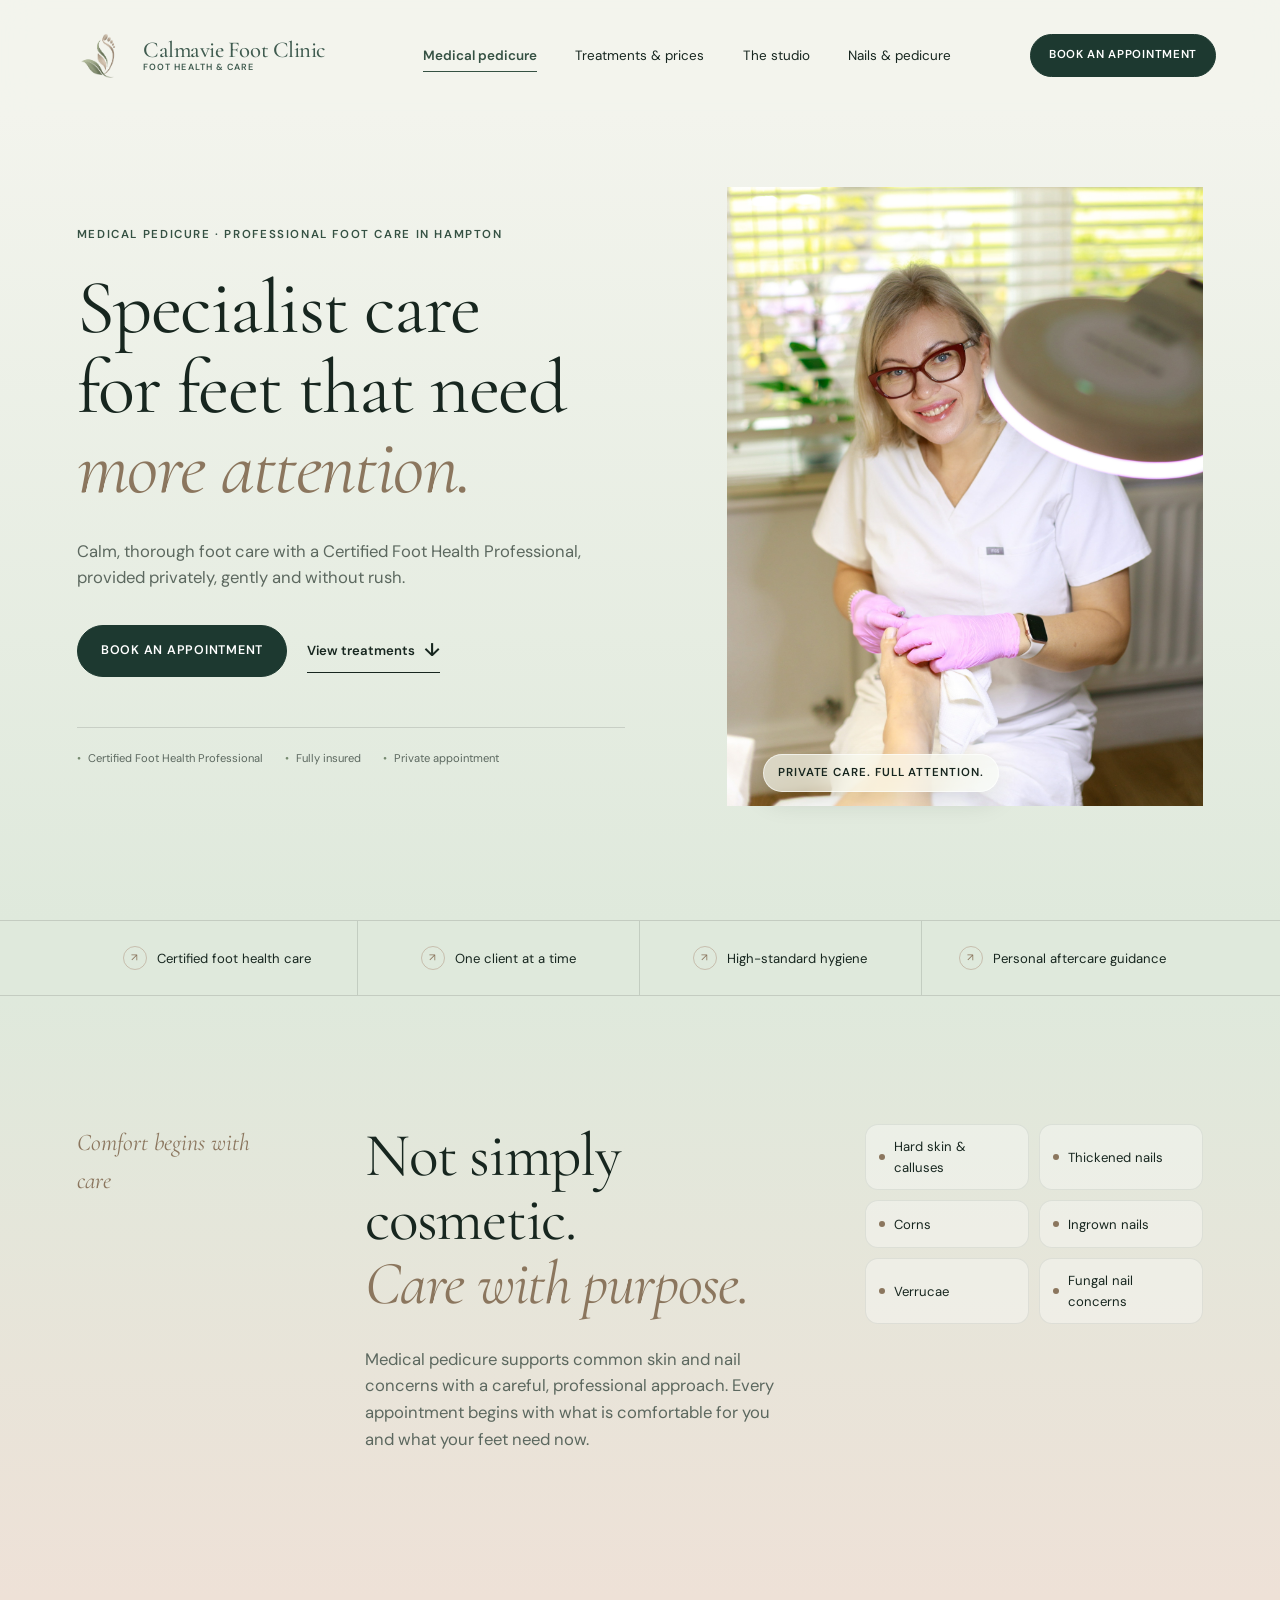
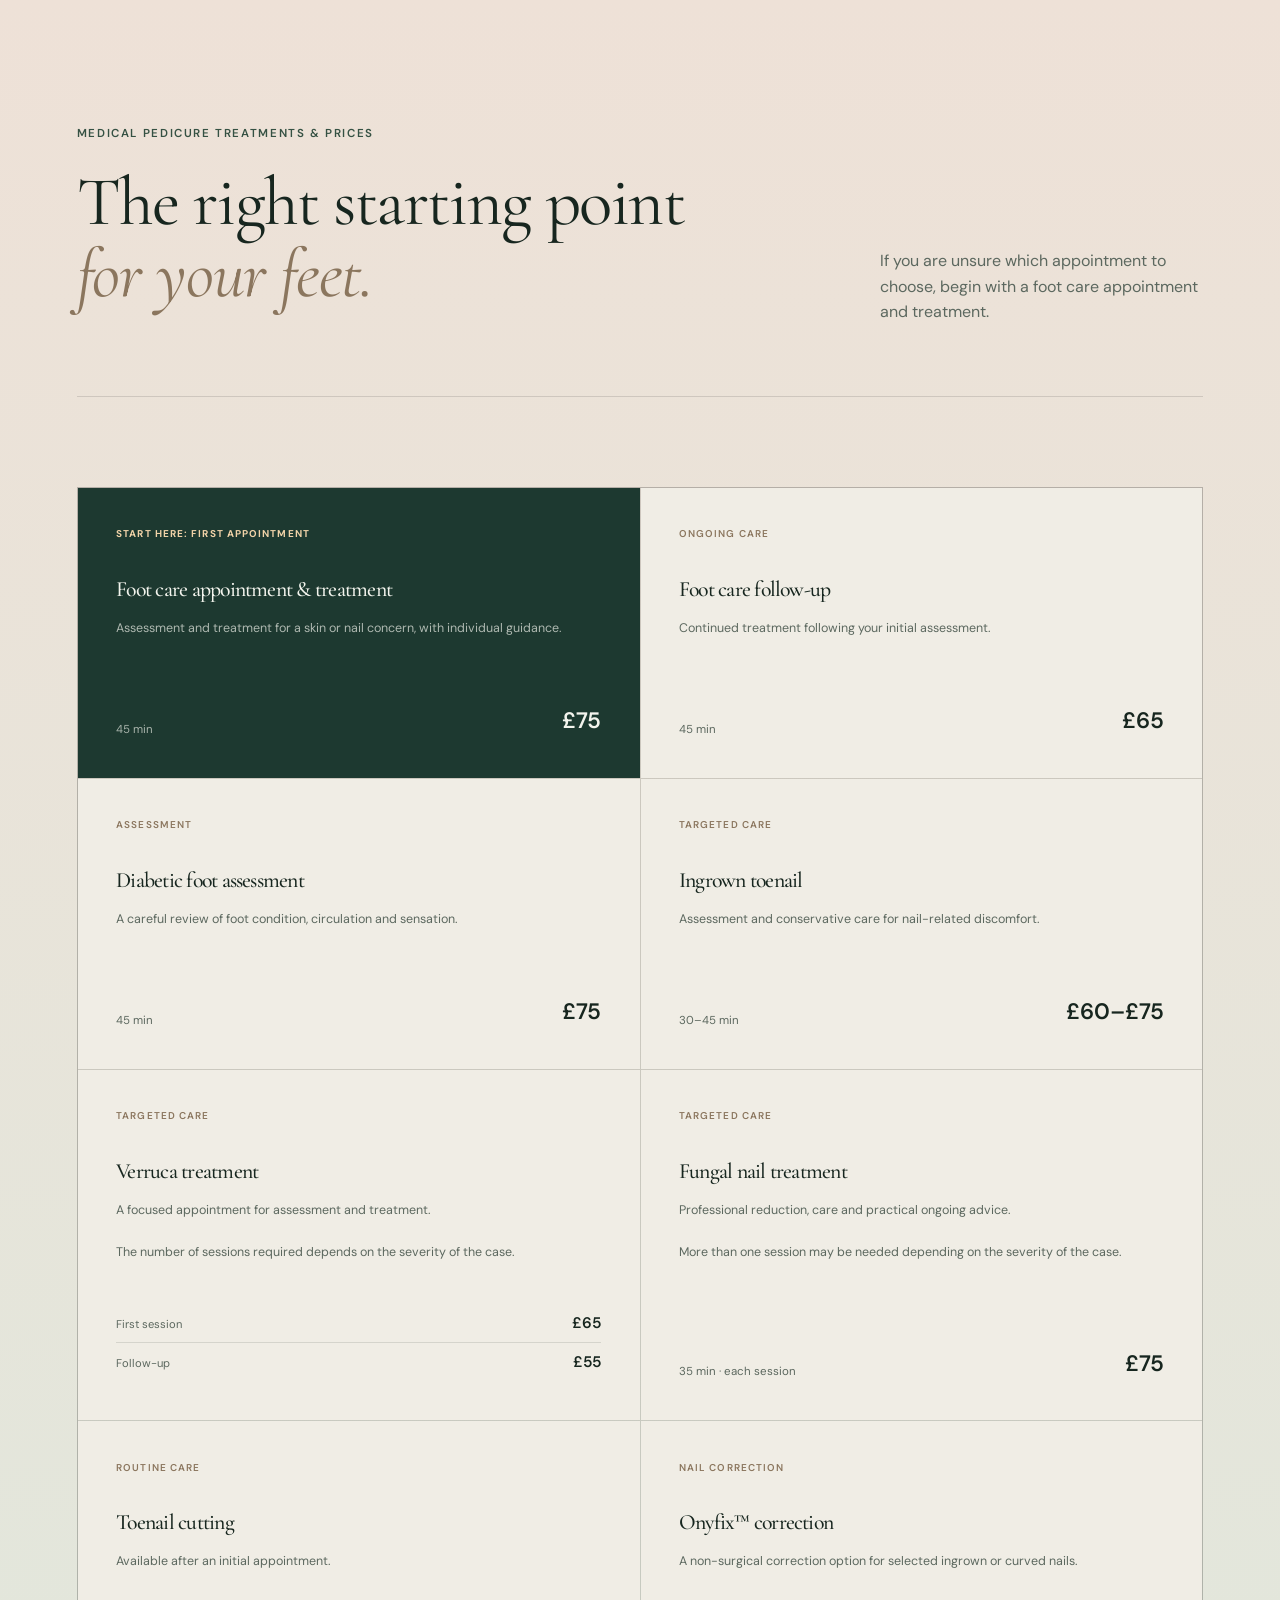
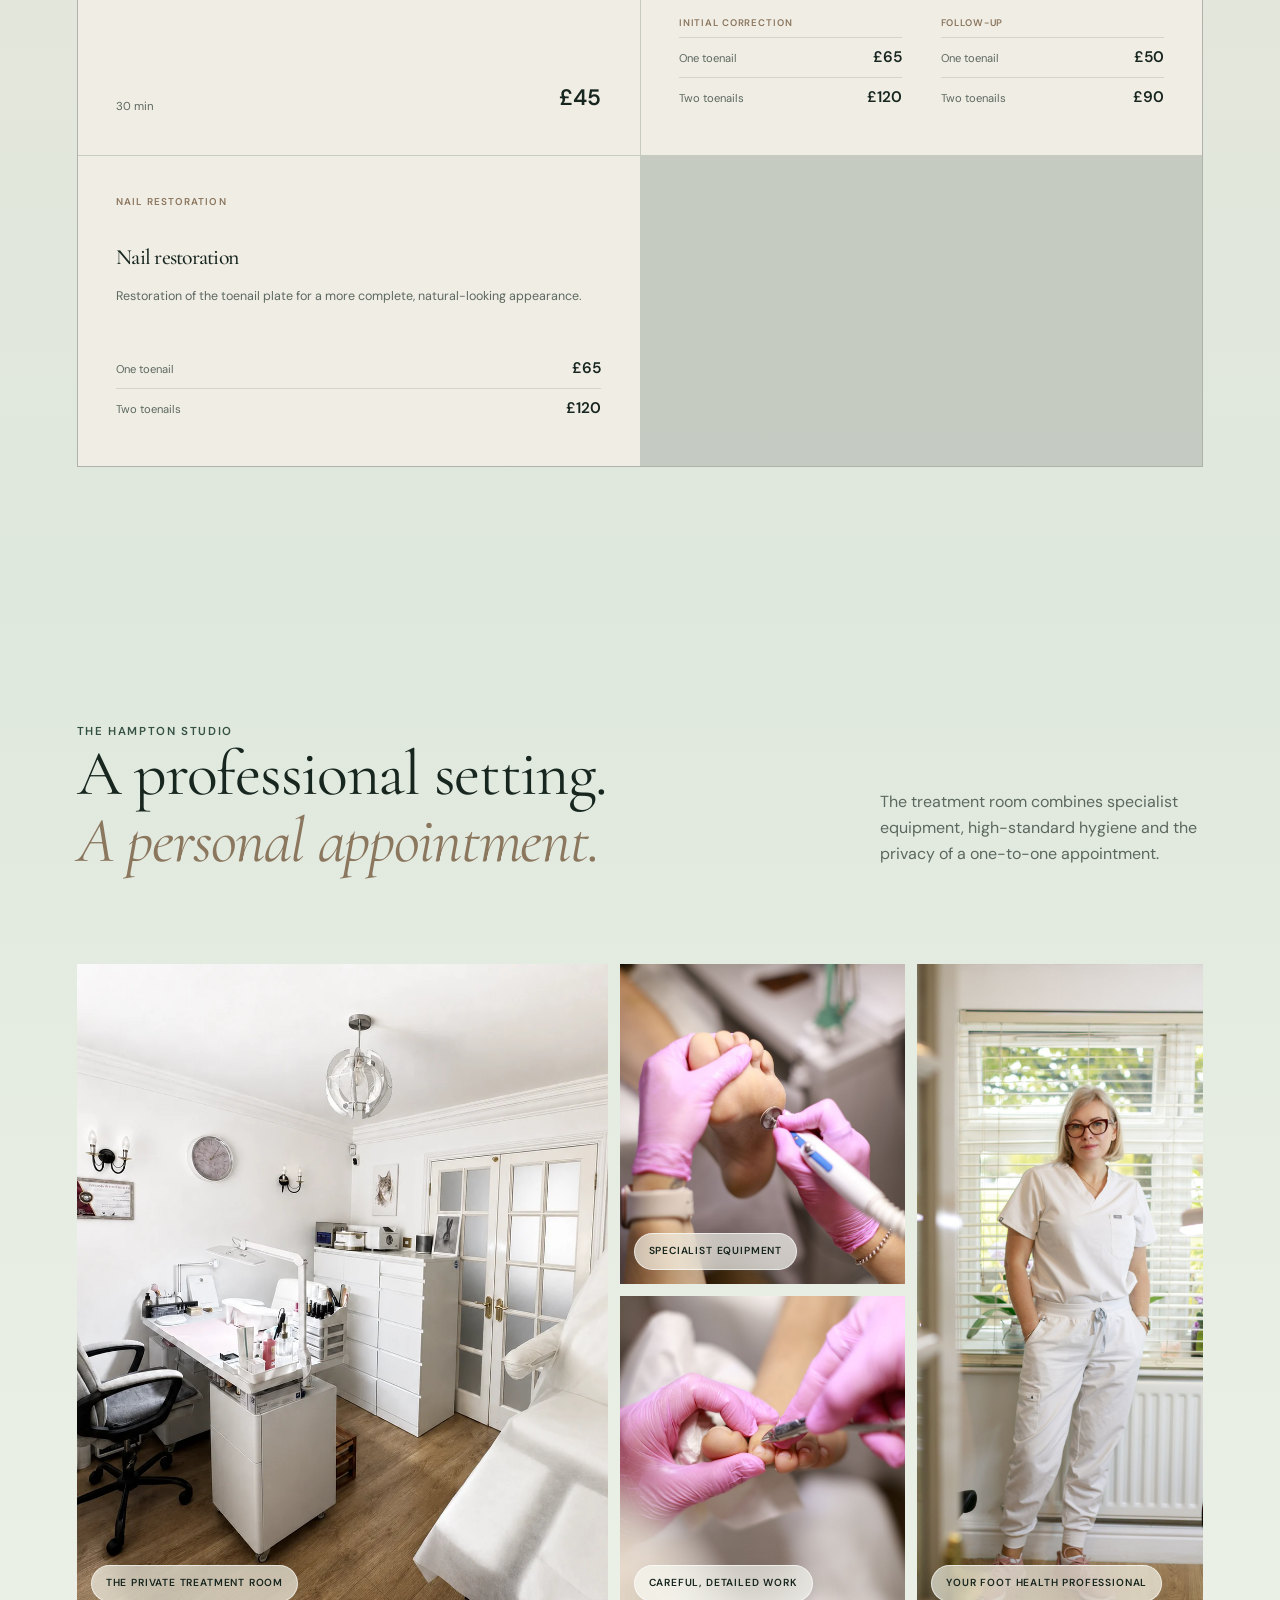
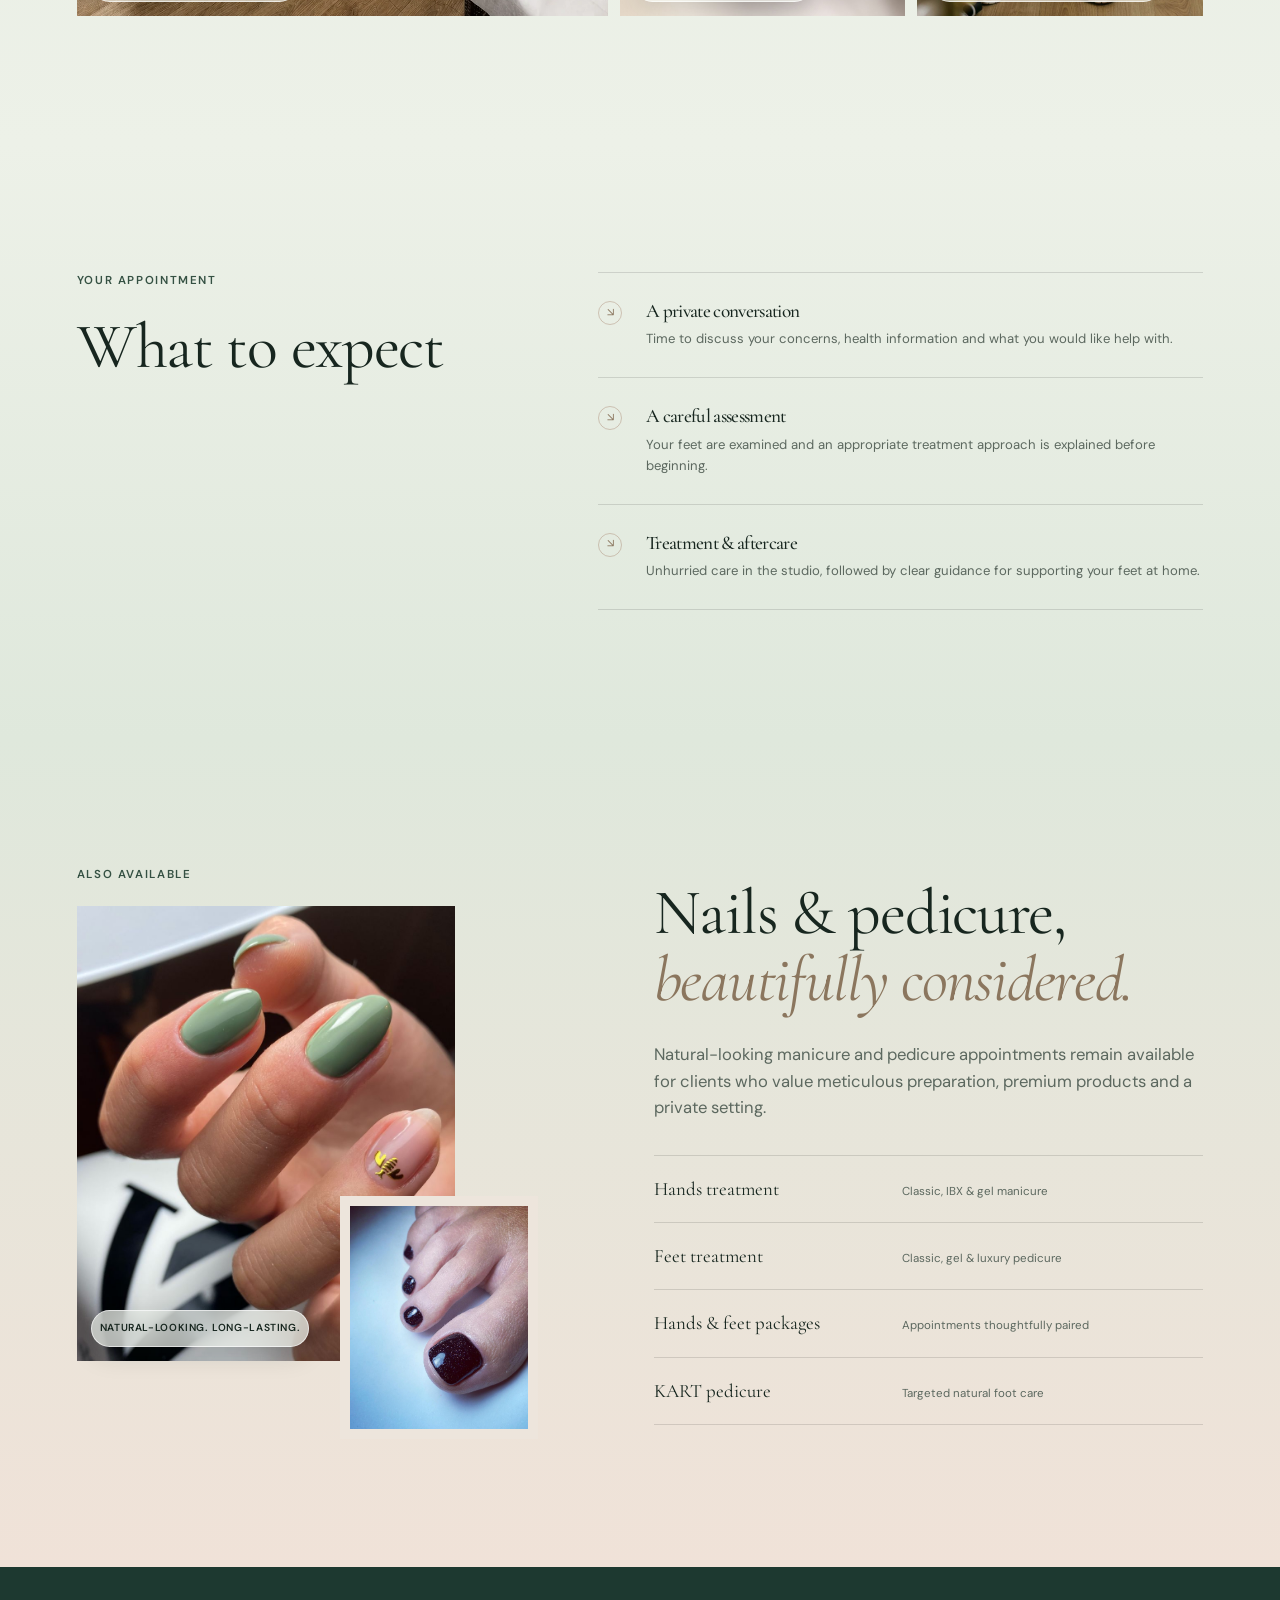
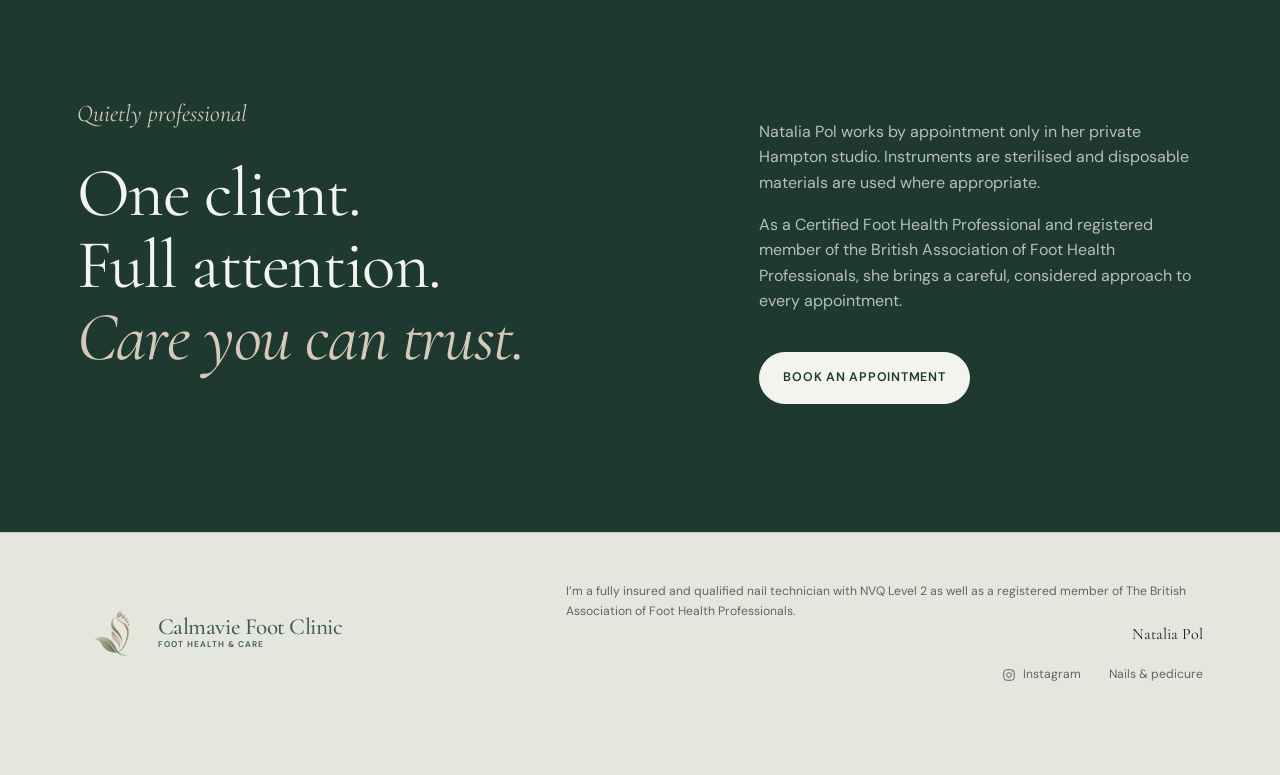
==== commit 597f6e81: "Rebrand as Calmavie Foot Clinic" ====
--- a/public/index.html
+++ b/public/index.html
@@ -6,18 +6,18 @@
     <meta name="description" content="Private medical pedicure and professional foot care in Hampton with a Certified Foot Health Professional. Calm, one-to-one treatment for nails, skin and common foot concerns.">
     <meta name="robots" content="index, follow, max-image-preview:large">
     <meta name="theme-color" content="#17382f">
-    <link rel="canonical" href="https://calmavie-clinic.com/">
-    <meta property="og:title" content="Medical Pedicure &amp; Foot Care in Hampton | Calmavie Clinic">
+    <link rel="canonical" href="https://calmavieclinic.co.uk/">
+    <meta property="og:title" content="Medical Pedicure &amp; Foot Care in Hampton | Calmavie Foot Clinic">
     <meta property="og:description" content="Private, professional foot care with a Certified Foot Health Professional in Hampton. Medical pedicure, nail care and targeted treatments in a calm one-to-one studio.">
     <meta property="og:type" content="website">
-    <meta property="og:url" content="https://calmavie-clinic.com/">
-    <meta property="og:image" content="https://calmavie-clinic.com/assets/natalia-foot-care.jpeg">
-    <meta property="og:site_name" content="Calmavie Clinic">
+    <meta property="og:url" content="https://calmavieclinic.co.uk/">
+    <meta property="og:image" content="https://calmavieclinic.co.uk/assets/natalia-foot-care.jpeg">
+    <meta property="og:site_name" content="Calmavie Foot Clinic">
     <meta name="twitter:card" content="summary_large_image">
-    <meta name="twitter:title" content="Medical Pedicure &amp; Foot Care in Hampton | Calmavie Clinic">
+    <meta name="twitter:title" content="Medical Pedicure &amp; Foot Care in Hampton | Calmavie Foot Clinic">
     <meta name="twitter:description" content="Private medical pedicure and professional foot care in Hampton with a Certified Foot Health Professional.">
-    <meta name="twitter:image" content="https://calmavie-clinic.com/assets/natalia-foot-care.jpeg">
-    <title>Medical Pedicure &amp; Foot Care in Hampton | Calmavie Clinic</title>
+    <meta name="twitter:image" content="https://calmavieclinic.co.uk/assets/natalia-foot-care.jpeg">
+    <title>Medical Pedicure &amp; Foot Care in Hampton | Calmavie Foot Clinic</title>
     <link rel="icon" type="image/png" href="assets/calmavie-emblem.png">
     <link rel="apple-touch-icon" href="assets/calmavie-emblem.png">
     <link rel="preconnect" href="https://fonts.googleapis.com">
@@ -32,18 +32,20 @@
         "@graph": [
           {
             "@type": "WebSite",
-            "@id": "https://calmavie-clinic.com/#website",
-            "url": "https://calmavie-clinic.com/",
-            "name": "Calmavie Clinic",
+            "@id": "https://calmavieclinic.co.uk/#website",
+            "url": "https://calmavieclinic.co.uk/",
+            "name": "Calmavie Foot Clinic",
+            "alternateName": ["Calmavie Clinic", "calmavieclinic.co.uk"],
             "inLanguage": "en-GB"
           },
           {
             "@type": ["HealthAndBeautyBusiness", "LocalBusiness"],
-            "@id": "https://calmavie-clinic.com/#business",
-            "name": "Calmavie Clinic",
-            "url": "https://calmavie-clinic.com/",
-            "image": "https://calmavie-clinic.com/assets/hampton-studio-2026.webp",
-            "logo": "https://calmavie-clinic.com/assets/calmavie-emblem.png",
+            "@id": "https://calmavieclinic.co.uk/#business",
+            "name": "Calmavie Foot Clinic",
+            "alternateName": "Calmavie Clinic",
+            "url": "https://calmavieclinic.co.uk/",
+            "image": "https://calmavieclinic.co.uk/assets/hampton-studio-2026.webp",
+            "logo": "https://calmavieclinic.co.uk/assets/calmavie-emblem.png",
             "description": "Private medical pedicure and professional foot care in Hampton with a Certified Foot Health Professional.",
             "priceRange": "££",
             "sameAs": ["https://www.instagram.com/surreynailartisan/"],
@@ -59,11 +61,11 @@
               "@type": "OfferCatalog",
               "name": "Foot health and nail care treatments",
               "itemListElement": [
-                {"@type": "OfferCatalog", "name": "Medical pedicure and foot care", "url": "https://calmavie-clinic.com/#treatments"},
-                {"@type": "OfferCatalog", "name": "Hands treatment", "url": "https://calmavie-clinic.com/hands-treatment"},
-                {"@type": "OfferCatalog", "name": "Feet treatment", "url": "https://calmavie-clinic.com/feet-treatment"},
-                {"@type": "OfferCatalog", "name": "Hands and feet packages", "url": "https://calmavie-clinic.com/hands-feet-packages"},
-                {"@type": "OfferCatalog", "name": "KART pedicure", "url": "https://calmavie-clinic.com/kart-pedicure"}
+                {"@type": "OfferCatalog", "name": "Medical pedicure and foot care", "url": "https://calmavieclinic.co.uk/#treatments"},
+                {"@type": "OfferCatalog", "name": "Hands treatment", "url": "https://calmavieclinic.co.uk/hands-treatment"},
+                {"@type": "OfferCatalog", "name": "Feet treatment", "url": "https://calmavieclinic.co.uk/feet-treatment"},
+                {"@type": "OfferCatalog", "name": "Hands and feet packages", "url": "https://calmavieclinic.co.uk/hands-feet-packages"},
+                {"@type": "OfferCatalog", "name": "KART pedicure", "url": "https://calmavieclinic.co.uk/kart-pedicure"}
               ]
             }
           }
@@ -75,9 +77,9 @@
     <a class="skip-link" href="#main">Skip to content</a>
 
     <header class="site-header medical-header" data-header>
-      <a class="brand calmavie-brand" href="index.html" aria-label="Calmavie Clinic home">
+      <a class="brand calmavie-brand" href="index.html" aria-label="Calmavie Foot Clinic home">
         <img class="calmavie-mark" src="assets/calmavie-emblem.png" alt="">
-        <span class="calmavie-wordmark"><strong>Calmavie Clinic</strong><small>Foot health &amp; care</small></span>
+        <span class="calmavie-wordmark"><strong>Calmavie Foot Clinic</strong><small>Foot health &amp; care</small></span>
       </a>
       <nav class="desktop-nav" aria-label="Main navigation">
         <a class="nav-highlight" href="#medical-care">Medical pedicure</a>
@@ -310,9 +312,9 @@
     </main>
 
     <footer class="site-footer home-footer medical-footer">
-      <a class="footer-brand calmavie-footer-brand" href="index.html" aria-label="Calmavie Clinic home">
+      <a class="footer-brand calmavie-footer-brand" href="index.html" aria-label="Calmavie Foot Clinic home">
         <img class="calmavie-mark" src="assets/calmavie-emblem.png" alt="">
-        <span class="calmavie-wordmark"><strong>Calmavie Clinic</strong><small>Foot health &amp; care</small></span>
+        <span class="calmavie-wordmark"><strong>Calmavie Foot Clinic</strong><small>Foot health &amp; care</small></span>
       </a>
       <div class="footer-credentials">
         <p>I&rsquo;m a fully insured and qualified nail technician with NVQ Level 2 as well as a registered member of The British Association of Foot Health Professionals.</p>
--- a/public/styles.css
+++ b/public/styles.css
@@ -2420,9 +2420,9 @@
   }
 }
 
-/* Calmavie Clinic preview identity */
+/* Calmavie Foot Clinic preview identity */
 .medical-home-preview .site-header {
-  grid-template-columns: minmax(230px, auto) 1fr auto;
+  grid-template-columns: minmax(280px, auto) 1fr auto;
 }
 
 .medical-home-preview .calmavie-brand,
@@ -2465,26 +2465,26 @@
 }
 
 .medical-home-preview .calmavie-footer-brand {
-  width: min(100%, 255px);
+  width: min(100%, 330px);
   align-items: center;
 }
 
 .medical-home-preview .calmavie-footer-brand .calmavie-mark {
-  width: 76px;
-  height: 92px;
-  flex: 0 0 76px;
+  width: 70px;
+  height: 86px;
+  flex: 0 0 70px;
   object-fit: contain;
 }
 
 .medical-home-preview .calmavie-footer-brand .calmavie-wordmark strong {
-  font-size: 1.65rem;
+  font-size: 1.45rem;
 }
 
 .medical-home-preview .home-footer {
   grid-template-areas:
     "brand credentials"
     "brand links";
-  grid-template-columns: minmax(250px, 0.75fr) minmax(360px, 1.45fr);
+  grid-template-columns: minmax(330px, 0.85fr) minmax(360px, 1.45fr);
   align-items: start;
   gap: 18px clamp(48px, 9vw, 140px);
 }
@@ -2515,7 +2515,7 @@
 
 @media (max-width: 1100px) {
   .medical-home-preview .site-header {
-    grid-template-columns: minmax(200px, auto) 1fr auto;
+    grid-template-columns: minmax(250px, auto) 1fr auto;
   }
 
   .medical-home-preview .calmavie-brand .calmavie-mark {
@@ -2563,7 +2563,7 @@
   }
 
   .medical-home-preview .home-footer .calmavie-footer-brand {
-    width: min(100%, 270px);
+    width: min(100%, 310px);
     justify-self: center;
   }
 
@@ -3566,14 +3566,14 @@
 }
 
 .medical-home-preview .calmavie-brand .calmavie-mark {
-  width: 74px;
-  height: 86px;
-  flex-basis: 74px;
+  width: 68px;
+  height: 80px;
+  flex-basis: 68px;
   transition: width 220ms ease, height 220ms ease, flex-basis 220ms ease;
 }
 
 .medical-home-preview .calmavie-brand .calmavie-wordmark strong {
-  font-size: 1.65rem;
+  font-size: 1.42rem;
   transition: font-size 220ms ease;
 }
 
@@ -3587,13 +3587,13 @@
 }
 
 .medical-home-preview .site-header.is-scrolled .calmavie-brand .calmavie-mark {
-  width: 48px;
-  height: 56px;
-  flex-basis: 48px;
+  width: 44px;
+  height: 52px;
+  flex-basis: 44px;
 }
 
 .medical-home-preview .site-header.is-scrolled .calmavie-brand .calmavie-wordmark strong {
-  font-size: 1.18rem;
+  font-size: 1.05rem;
 }
 
 .medical-home-preview .site-header.is-scrolled .calmavie-brand .calmavie-wordmark small {
@@ -3635,13 +3635,13 @@
   }
 
   .medical-home-preview .calmavie-brand .calmavie-mark {
-    width: 56px;
-    height: 68px;
-    flex-basis: 56px;
+    width: 52px;
+    height: 64px;
+    flex-basis: 52px;
   }
 
   .medical-home-preview .calmavie-brand .calmavie-wordmark strong {
-    font-size: 1.28rem;
+    font-size: 1.05rem;
   }
 
   .medical-home-preview .calmavie-brand .calmavie-wordmark small {
@@ -3653,13 +3653,13 @@
   }
 
   .medical-home-preview .site-header.is-scrolled .calmavie-brand .calmavie-mark {
-    width: 38px;
-    height: 46px;
-    flex-basis: 38px;
+    width: 36px;
+    height: 44px;
+    flex-basis: 36px;
   }
 
   .medical-home-preview .site-header.is-scrolled .calmavie-brand .calmavie-wordmark strong {
-    font-size: 0.98rem;
+    font-size: 0.82rem;
   }
 
   .medical-home-preview .site-header.is-scrolled .calmavie-brand .calmavie-wordmark small {
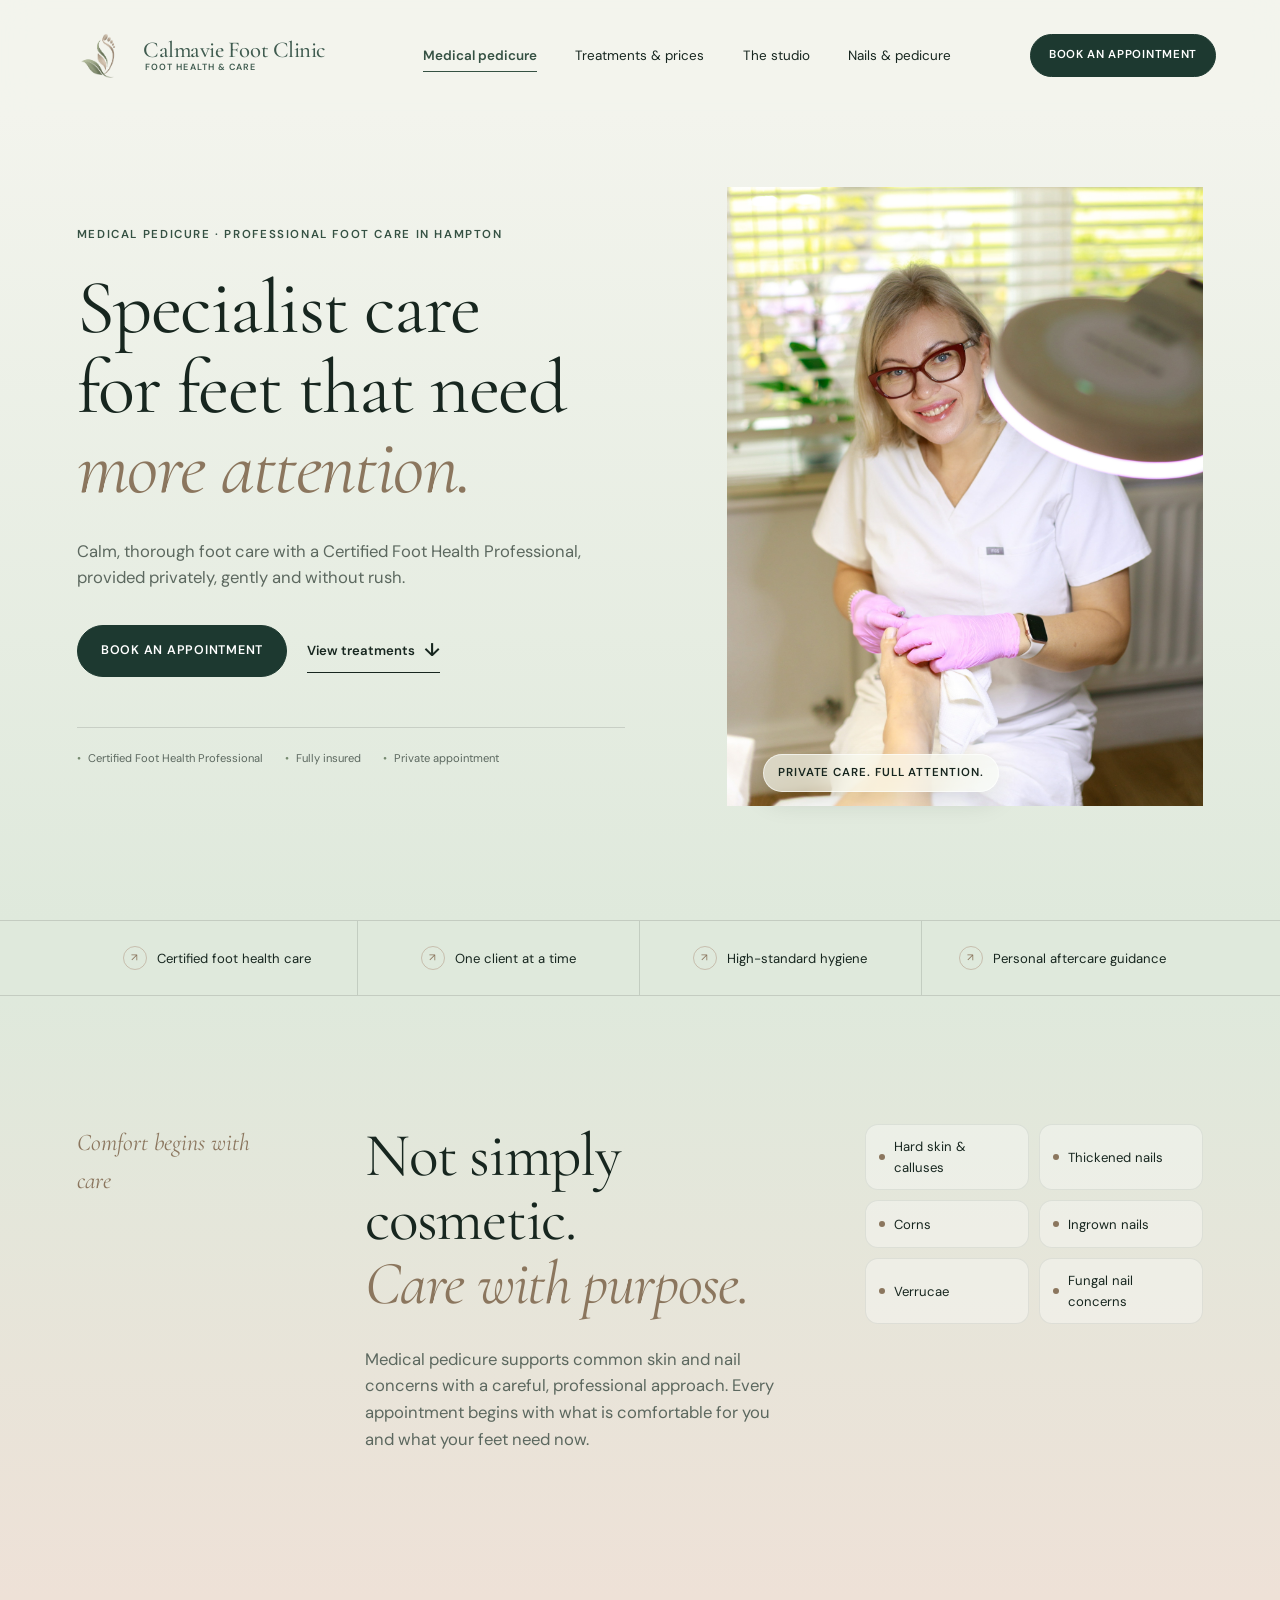
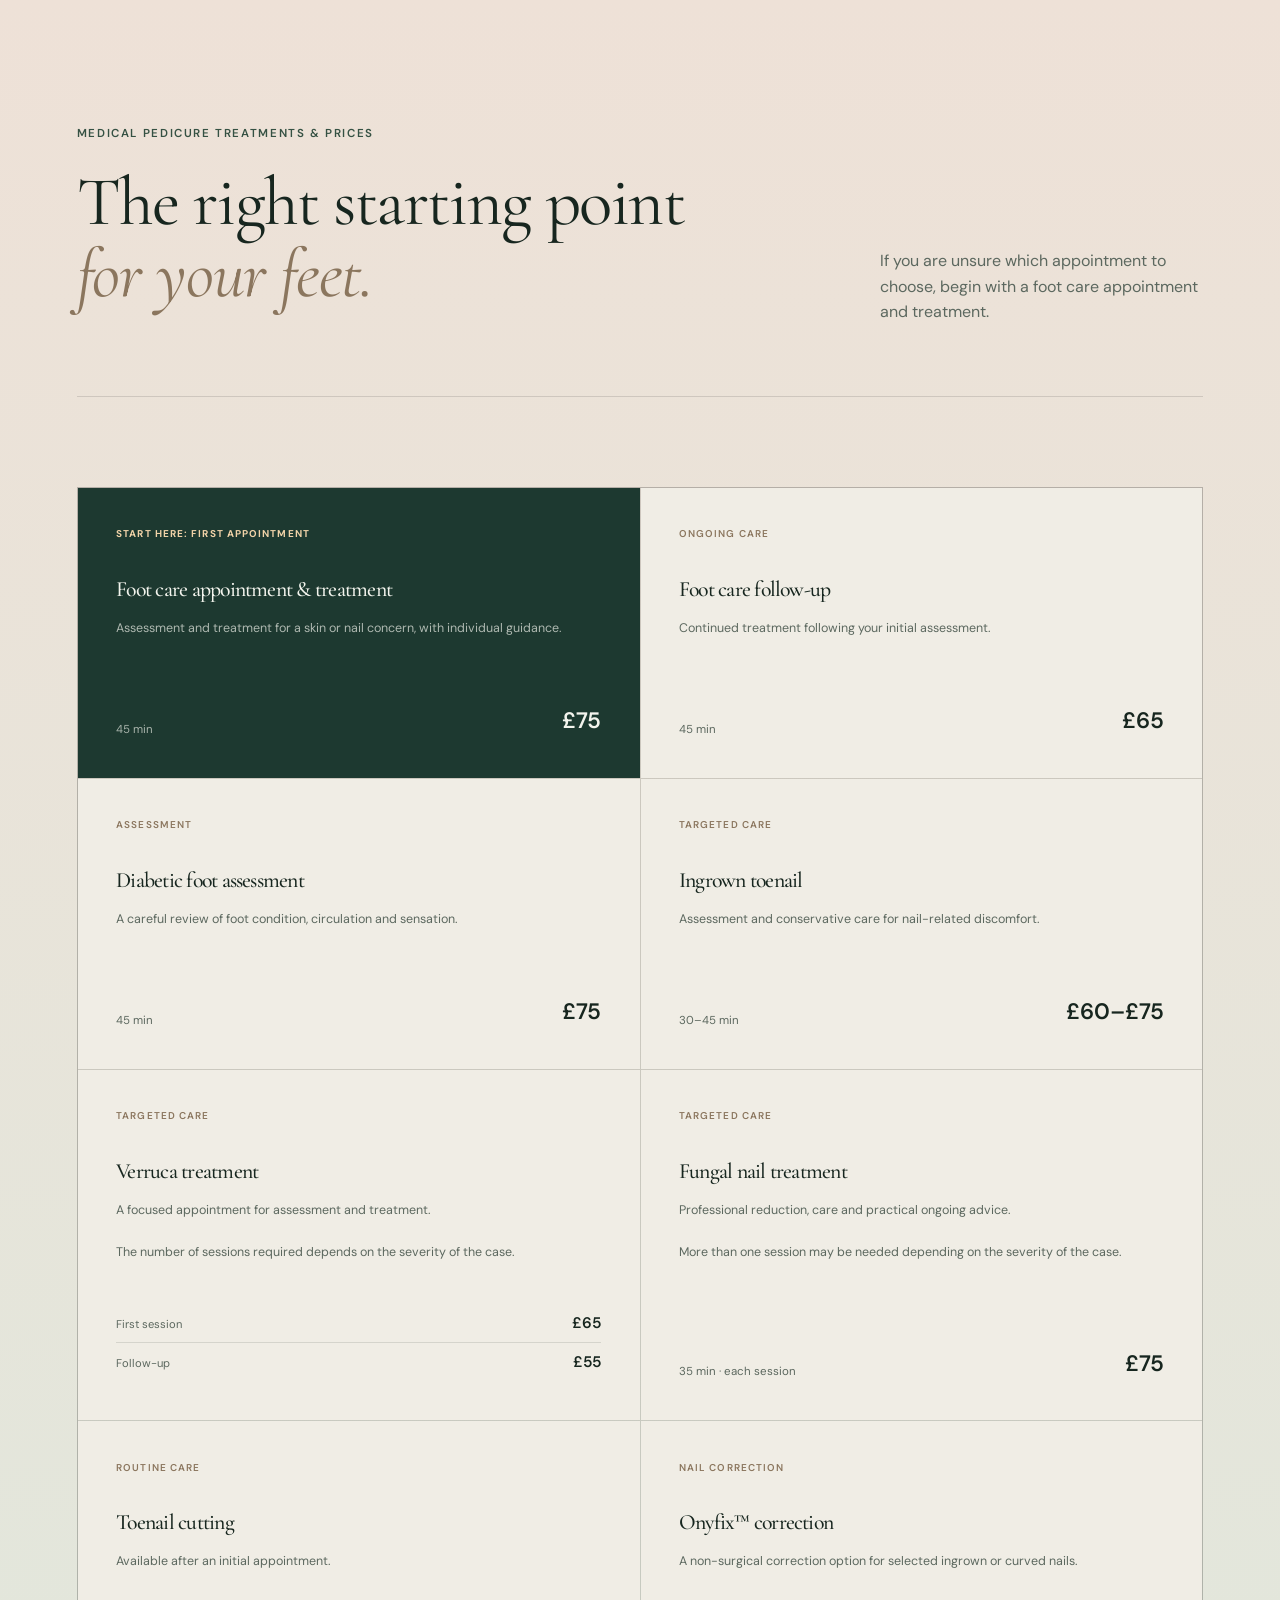
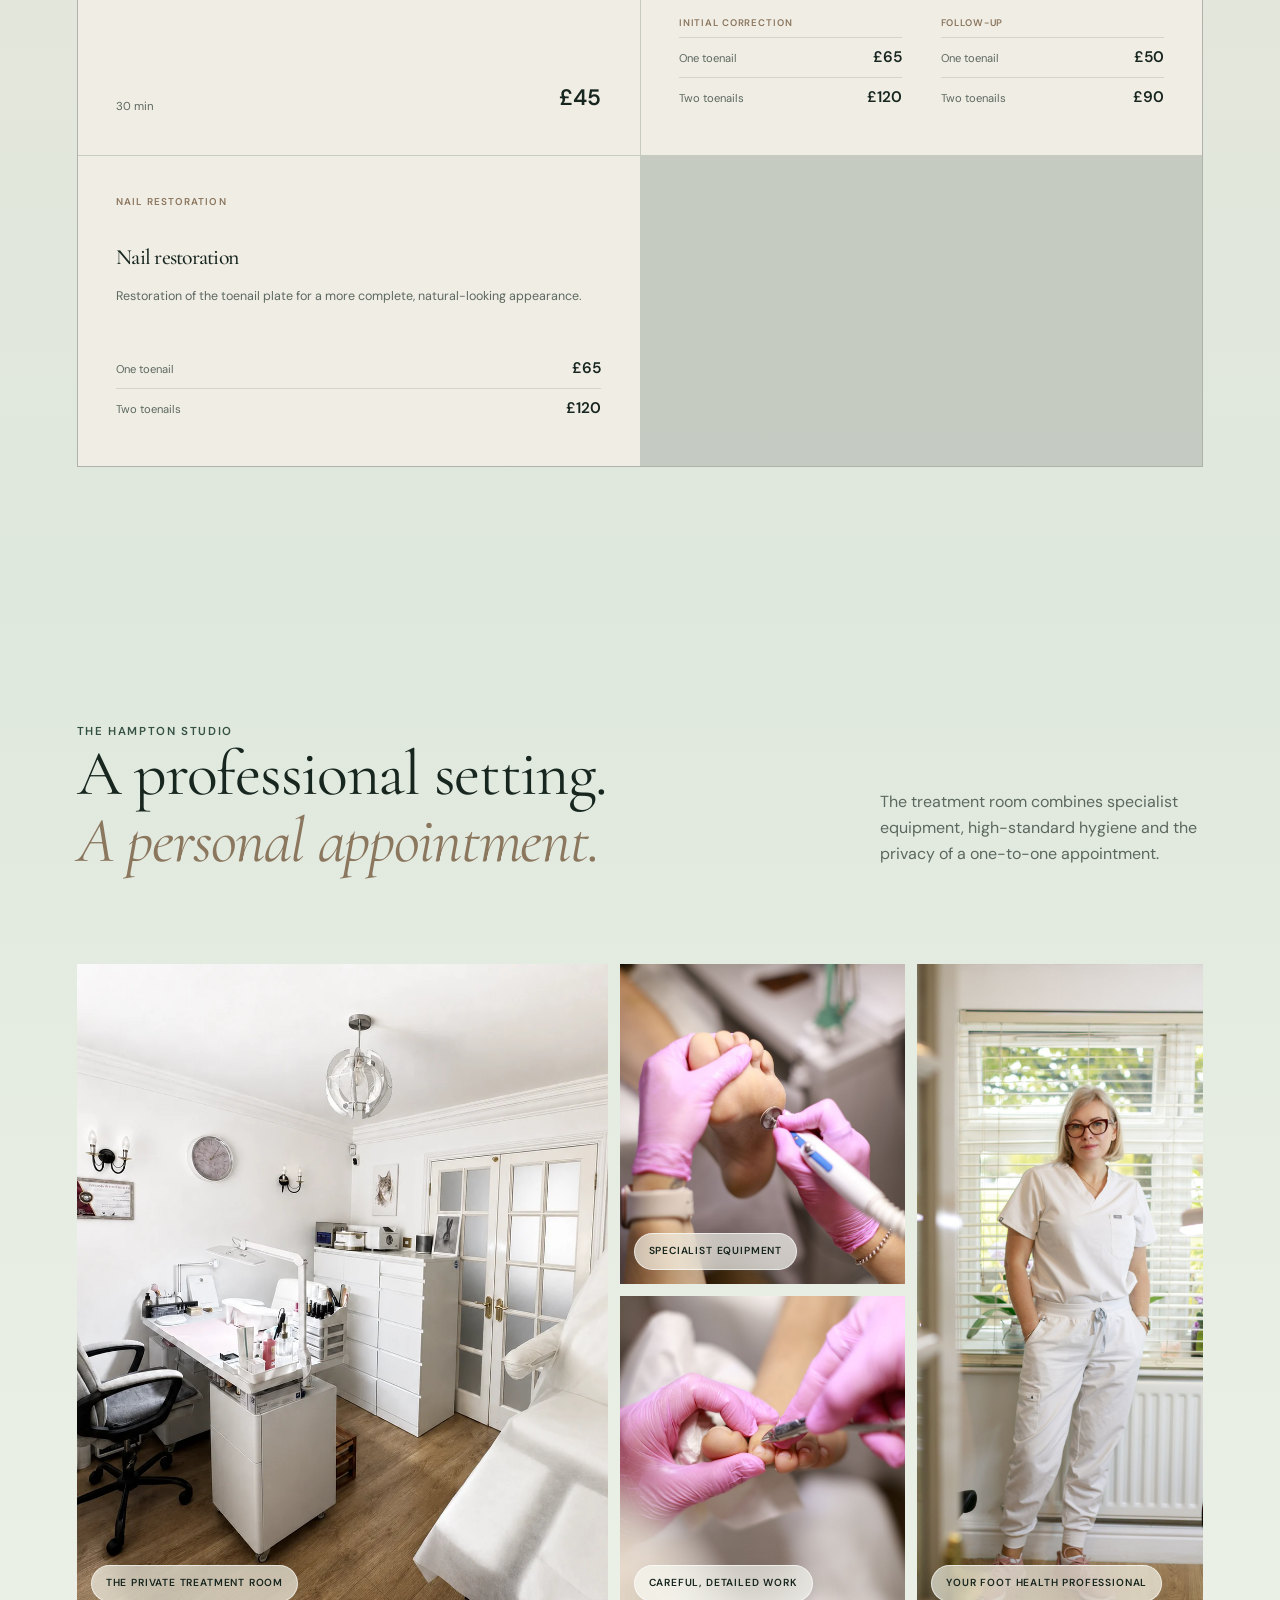
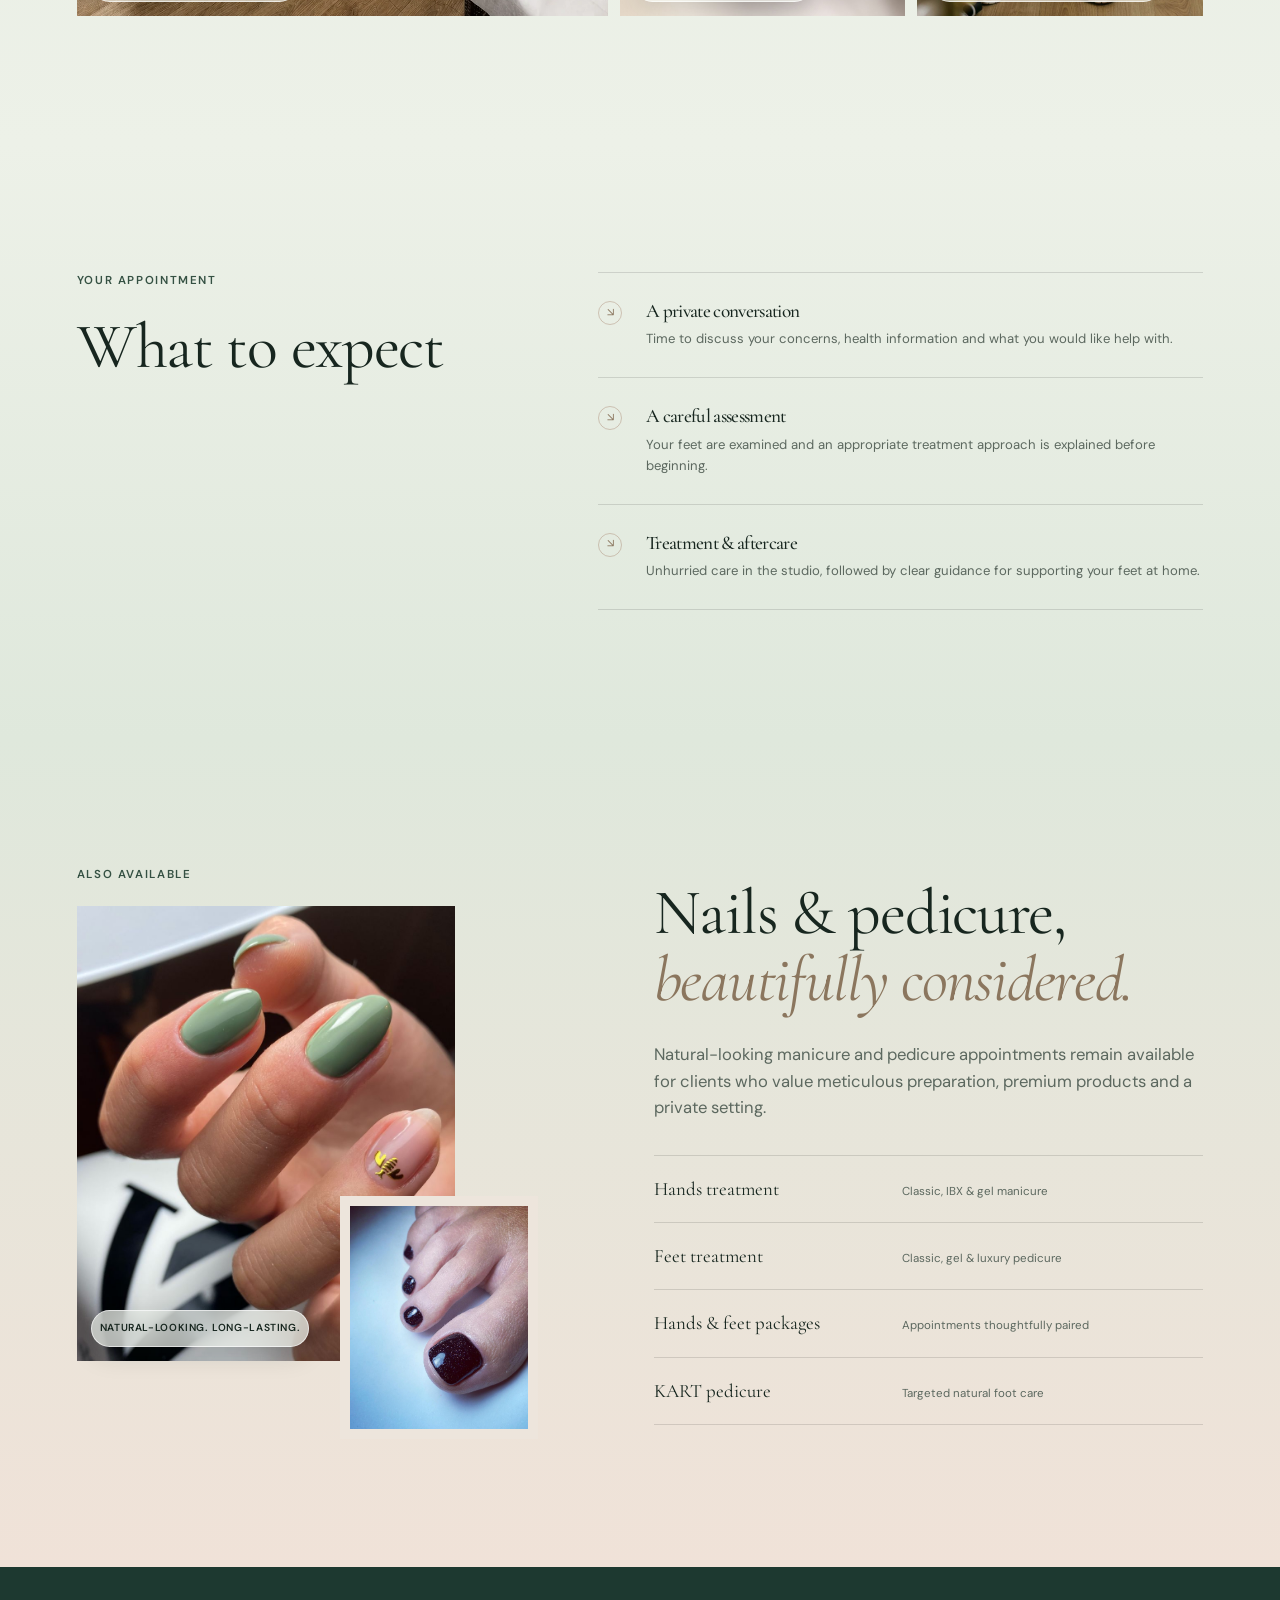
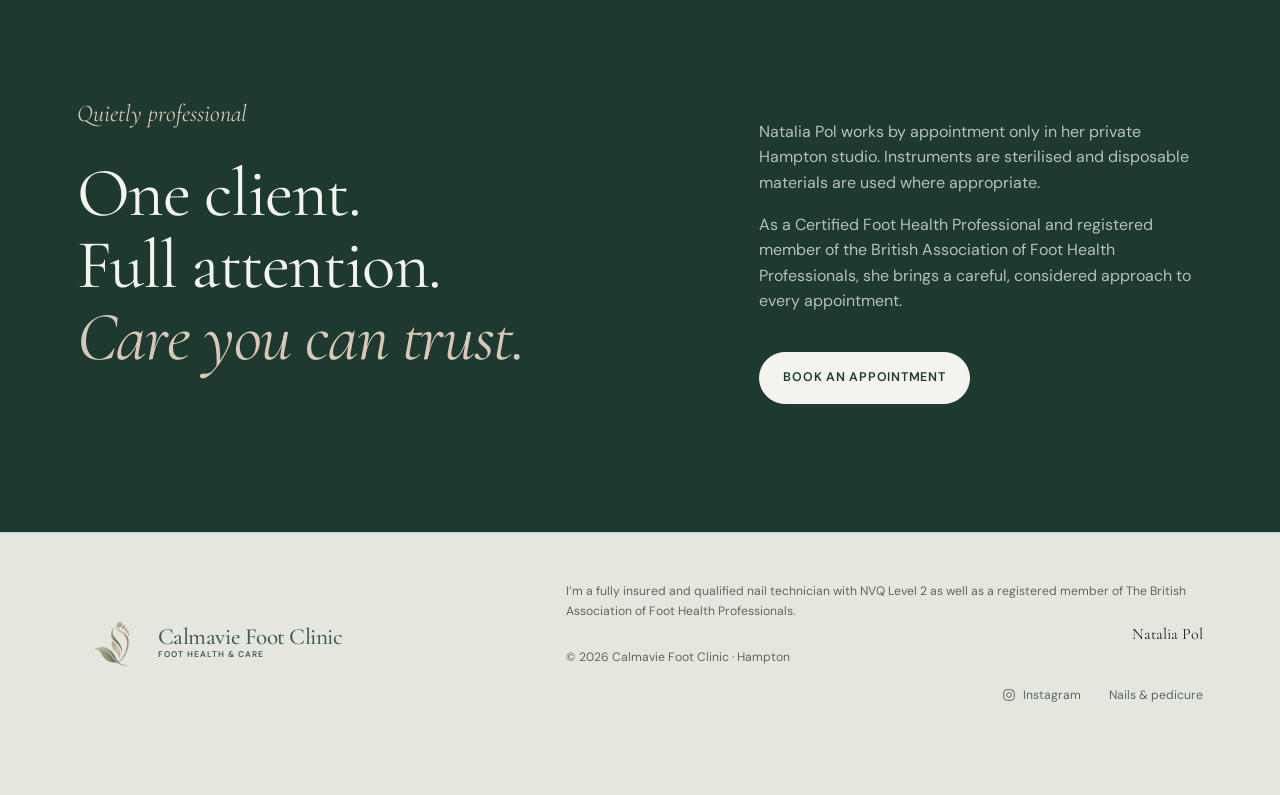
==== commit 7d1df6cb: "Add copyright line to homepage footer Co-Authored-By: Claude Opus 5.5 <noreply@anthropic.com> Claude" ====
--- a/public/index.html
+++ b/public/index.html
@@ -319,6 +319,7 @@
       <div class="footer-credentials">
         <p>I&rsquo;m a fully insured and qualified nail technician with NVQ Level 2 as well as a registered member of The British Association of Foot Health Professionals.</p>
         <p class="footer-signature">Natalia Pol</p>
+        <p class="footer-copyright">&copy; 2026 Calmavie Foot Clinic &middot; Hampton</p>
       </div>
       <div class="footer-links">
         <a class="instagram-link" href="https://www.instagram.com/surreynailartisan/">
--- a/public/styles.css
+++ b/public/styles.css
@@ -3579,6 +3579,7 @@
 
 .medical-home-preview .calmavie-brand .calmavie-wordmark small {
   font-size: 0.56rem;
+  padding-left: 2px;
   transition: font-size 220ms ease;
 }
 
@@ -3631,21 +3632,21 @@
 
 @media (max-width: 820px) {
   .medical-home-preview .site-header {
-    min-height: 94px;
+    min-height: 100px;
   }
 
   .medical-home-preview .calmavie-brand .calmavie-mark {
-    width: 52px;
-    height: 64px;
-    flex-basis: 52px;
+    width: 58px;
+    height: 70px;
+    flex-basis: 58px;
   }
 
   .medical-home-preview .calmavie-brand .calmavie-wordmark strong {
-    font-size: 1.05rem;
+    font-size: 1.28rem;
   }
 
   .medical-home-preview .calmavie-brand .calmavie-wordmark small {
-    font-size: 0.48rem;
+    font-size: 0.5rem;
   }
 
   .medical-home-preview .site-header.is-scrolled {
